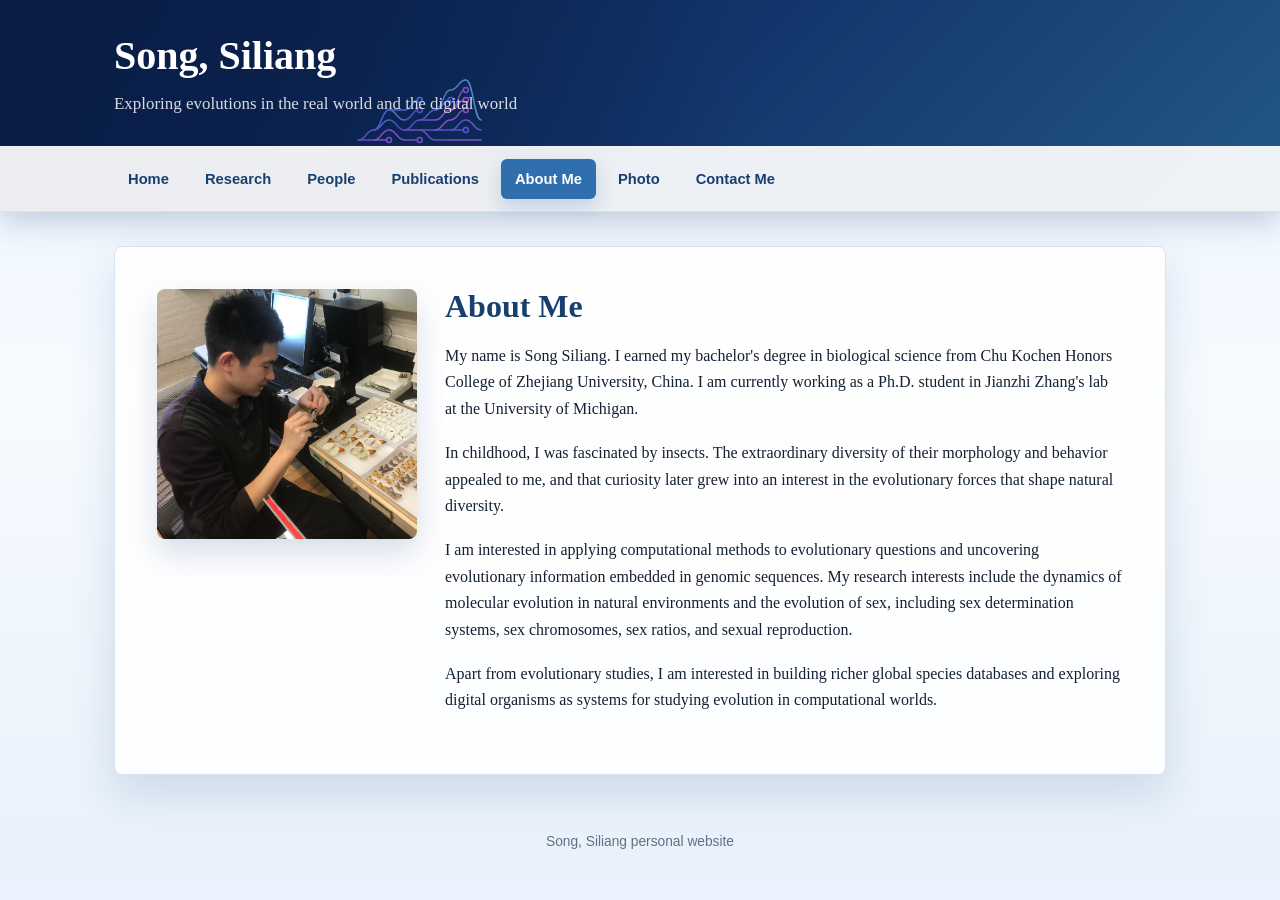
==== about.html @ 957fc473 "Add future research directions" ====
<!DOCTYPE html>
<html lang="en">
<head>
  <meta charset="UTF-8">
  <meta name="viewport" content="width=device-width, initial-scale=1.0">
  <title>About Me | Song, Siliang</title>
  <link rel="stylesheet" href="style.css">
  <script src="coalescence.js" defer></script>
</head>
<body>
  <header class="site-header">
    <div class="brand">
      <h1>Song, Siliang</h1>
      <p>Exploring evolutions in the real world and the digital world</p>
    </div>
    <div class="nav-wrap">
      <nav class="nav" aria-label="Main navigation">
        <a href="index.html">Home</a>
        <a href="research.html">Research</a>
        <a href="people.html">People</a>
        <a href="publications.html">Publications</a>
        <a class="active" href="about.html">About Me</a>
        <a href="photo.html">Photo</a>
        <a href="contact.html">Contact Me</a>
      </nav>
    </div>
  </header>

  <main class="page">
    <section class="panel content about-layout">
      <img class="profile-photo" src="photos/profile.jpg" alt="Profile photo">
      <div>
        <h2>About Me</h2>
        <p>My name is Song Siliang. I earned my bachelor's degree in biological science from Chu Kochen Honors College of Zhejiang University, China. I am currently working as a Ph.D. student in Jianzhi Zhang's lab at the University of Michigan.</p>
        <p>In childhood, I was fascinated by insects. The extraordinary diversity of their morphology and behavior appealed to me, and that curiosity later grew into an interest in the evolutionary forces that shape natural diversity.</p>
        <p>I am interested in applying computational methods to evolutionary questions and uncovering evolutionary information embedded in genomic sequences. My research interests include the dynamics of molecular evolution in natural environments and the evolution of sex, including sex determination systems, sex chromosomes, sex ratios, and sexual reproduction.</p>
        <p>Apart from evolutionary studies, I am interested in building richer global species databases and exploring digital organisms as systems for studying evolution in computational worlds.</p>
      </div>
    </section>
  </main>

  <footer class="footer">Song, Siliang personal website</footer>
</body>
</html>
---- style.css ----
:root {
  --ink: #142033;
  --muted: #607086;
  --paper: #f5f9ff;
  --surface: #ffffff;
  --surface-soft: #f0f6fc;
  --line: #d8e4f0;
  --forest: #2f6fae;
  --forest-dark: #173f70;
  --gold: #6fa8dc;
  --blue: #385d8a;
  --shadow: 0 18px 45px rgba(34, 79, 126, 0.16);
}

* {
  box-sizing: border-box;
}

body {
  margin: 0;
  color: var(--ink);
  background: linear-gradient(180deg, #eaf3ff 0%, #f7fbff 44%, #e8f1fb 100%);
  font-family: Georgia, "Times New Roman", serif;
  line-height: 1.65;
}

a {
  color: var(--forest);
}

a:hover {
  color: var(--gold);
}

.site-header {
  position: relative;
  overflow: hidden;
  background: linear-gradient(135deg, #091d46 0%, #12366c 54%, #245984 100%);
  color: #fff;
  box-shadow: 0 10px 28px rgba(18, 57, 96, 0.22);
}

.coalescence-canvas {
  position: absolute;
  inset: 0;
  z-index: 2;
  width: 100%;
  height: 100%;
  pointer-events: none;
}

.site-header::after {
  position: absolute;
  inset: 0;
  z-index: 1;
  content: "";
  pointer-events: none;
  background: linear-gradient(90deg, rgba(9, 29, 70, 0.92) 0%, rgba(9, 29, 70, 0.58) 28%, rgba(9, 29, 70, 0) 58%);
}

.brand {
  position: relative;
  z-index: 3;
  max-width: 1100px;
  margin: 0 auto;
  padding: 36px 24px 28px;
}

.brand h1 {
  margin: 0;
  font-size: clamp(2rem, 4vw, 2.5rem);
  line-height: 1;
  letter-spacing: 0;
}

.brand p {
  max-width: 700px;
  margin: 14px 0 0;
  color: rgba(255, 255, 255, 0.84);
  font-size: 1.06rem;
}

.nav-wrap {
  position: relative;
  z-index: 3;
  background: rgba(255, 255, 255, 0.92);
  border-top: 1px solid rgba(255, 255, 255, 0.26);
  border-bottom: 1px solid var(--line);
}

.nav {
  display: flex;
  flex-wrap: wrap;
  gap: 8px;
  max-width: 1100px;
  margin: 0 auto;
  padding: 12px 24px;
}

.nav a {
  display: inline-flex;
  align-items: center;
  min-height: 40px;
  padding: 8px 14px;
  border-radius: 6px;
  color: var(--forest-dark);
  font-family: Arial, Helvetica, sans-serif;
  font-size: 0.92rem;
  font-weight: 700;
  text-decoration: none;
}

.nav a:hover,
.nav a.active {
  background: var(--forest);
  color: #fff;
  box-shadow: 0 8px 18px rgba(47, 111, 174, 0.22);
}

.page {
  max-width: 1100px;
  margin: 34px auto 56px;
  padding: 0 24px;
}

.panel {
  background: rgba(255, 255, 255, 0.9);
  border: 1px solid var(--line);
  border-radius: 8px;
  box-shadow: var(--shadow);
}

.content {
  padding: clamp(24px, 4vw, 42px);
}

.eyebrow {
  margin: 0 0 8px;
  color: var(--gold);
  font-family: Arial, Helvetica, sans-serif;
  font-size: 0.78rem;
  font-weight: 800;
  letter-spacing: 0.14em;
  text-transform: uppercase;
}

h2 {
  margin: 0 0 18px;
  color: var(--forest-dark);
  font-size: clamp(1.9rem, 4vw, 2rem);
  line-height: 1.12;
}

h3 {
  margin: 0 0 8px;
  color: var(--forest-dark);
  font-size: 1.18rem;
  line-height: 1.35;
}

p {
  margin: 0 0 18px;
}

.hero-grid {
  display: grid;
  grid-template-columns: minmax(0, 1.05fr) minmax(280px, 0.95fr);
  gap: 28px;
  align-items: stretch;
}

.hero-copy {
  display: flex;
  min-height: 430px;
  flex-direction: column;
  justify-content: center;
}

.hero-copy .lead {
  color: var(--muted);
  font-size: 1.14rem;
}

.photo-stack {
  display: grid;
  grid-template-columns: 1fr 0.72fr;
  grid-template-rows: 1fr 1fr;
  gap: 12px;
  min-height: 430px;
}

.photo-stack img,
.gallery-card img,
.profile-photo,
.team-card img {
  display: block;
  width: 100%;
  height: 100%;
  object-fit: cover;
}

.photo-stack img {
  border-radius: 8px;
  box-shadow: 0 14px 28px rgba(34, 79, 126, 0.18);
}

.photo-stack img:first-child {
  grid-row: span 2;
}

.actions {
  display: flex;
  flex-wrap: wrap;
  gap: 12px;
  margin-top: 10px;
}

.button {
  display: inline-flex;
  align-items: center;
  min-height: 42px;
  padding: 9px 16px;
  border-radius: 6px;
  background: var(--forest);
  color: #fff;
  font-family: Arial, Helvetica, sans-serif;
  font-weight: 700;
  text-decoration: none;
  box-shadow: 0 10px 22px rgba(47, 111, 174, 0.24);
}

.button.secondary {
  background: #fff;
  color: var(--forest);
  border: 1px solid var(--line);
}

.section-grid,
.team-grid,
.gallery-grid {
  display: grid;
  gap: 18px;
}

.section-grid {
  grid-template-columns: repeat(3, minmax(0, 1fr));
  margin-top: 22px;
}

.feature,
.future-card,
.research-item,
.team-card,
.gallery-card,
.contact-card {
  background: var(--surface);
  border: 1px solid var(--line);
  border-radius: 8px;
  box-shadow: 0 10px 24px rgba(34, 79, 126, 0.1);
}

.feature {
  padding: 20px;
}

.feature p,
.future-card p,
.research-item p,
.team-card p,
.gallery-card p {
  color: var(--muted);
}

.research-intro {
  max-width: 760px;
  color: var(--muted);
  font-size: 1.06rem;
}

.future-research {
  margin: 26px 0 34px;
}

.future-research > h3,
.research-history-title {
  margin-bottom: 16px;
}

.future-grid {
  display: grid;
  gap: 18px;
}

.future-card {
  display: grid;
  grid-template-columns: minmax(230px, 0.85fr) minmax(0, 1.15fr);
  overflow: hidden;
}

.future-card img {
  display: block;
  width: 100%;
  height: 100%;
  min-height: 250px;
  aspect-ratio: 16 / 9;
  object-fit: cover;
  background: var(--surface-soft);
}

.future-card-body {
  padding: 22px;
}

.future-card h4 {
  margin: 0 0 10px;
  color: var(--forest-dark);
  font-size: 1.08rem;
  line-height: 1.34;
}

.future-card p {
  margin-bottom: 0;
}

.research-list {
  display: grid;
  gap: 18px;
}

.publication-header {
  display: flex;
  gap: 20px;
  align-items: flex-start;
  justify-content: space-between;
  margin-bottom: 22px;
}

.publication-header p {
  max-width: 700px;
  color: var(--muted);
}

.publication-list {
  display: grid;
  gap: 10px;
}

.publication-status {
  color: var(--muted);
}

.publication-item {
  display: grid;
  grid-template-columns: 68px minmax(0, 1fr);
  gap: 14px;
  padding: 14px 16px;
  background: var(--surface);
  border: 1px solid var(--line);
  border-left: 5px solid var(--gold);
  border-radius: 8px;
  box-shadow: 0 7px 18px rgba(34, 79, 126, 0.08);
  line-height: 1.38;
}

.publication-item h3 {
  margin-bottom: 5px;
  font-size: 1.02rem;
  line-height: 1.25;
}

.publication-year {
  color: var(--blue);
  font-family: Arial, Helvetica, sans-serif;
  font-size: 0.86rem;
  font-weight: 800;
}

.publication-authors,
.publication-venue,
.publication-links {
  margin-bottom: 4px;
  color: var(--muted);
  font-size: 0.92rem;
}

.publication-meta-row {
  display: flex;
  gap: 14px;
  align-items: baseline;
  justify-content: space-between;
  flex-wrap: wrap;
}

.publication-venue {
  margin-bottom: 0;
  color: var(--blue);
  font-family: Arial, Helvetica, sans-serif;
  font-weight: 700;
}

.publication-links {
  max-width: 100%;
  flex-shrink: 1;
  margin-bottom: 0;
  margin-left: auto;
  overflow-wrap: anywhere;
  text-align: right;
}

.research-item {
  padding: 22px;
  border-left: 5px solid var(--gold);
}

.meta {
  margin-bottom: 12px;
  color: var(--blue);
  font-family: Arial, Helvetica, sans-serif;
  font-size: 0.9rem;
  font-weight: 700;
}

.about-layout {
  display: grid;
  grid-template-columns: 260px minmax(0, 1fr);
  gap: 28px;
  align-items: start;
}

.profile-photo {
  height: auto;
  object-fit: contain;
  border-radius: 8px;
  box-shadow: 0 14px 30px rgba(34, 79, 126, 0.18);
}

.team-grid {
  grid-template-columns: repeat(2, minmax(0, 1fr));
}

.team-card {
  display: grid;
  grid-template-columns: minmax(110px, 34%) minmax(0, 1fr);
  align-items: stretch;
  overflow: hidden;
}

.team-card img {
  height: auto;
  aspect-ratio: 17 / 22;
}

.team-card .card-body,
.gallery-card .card-body {
  padding: 18px;
}

.team-card p {
  display: block;
  margin-bottom: 0;
  overflow: visible;
}

.role {
  margin: 2px 0 12px;
  color: var(--gold);
  font-family: Arial, Helvetica, sans-serif;
  font-size: 0.86rem;
  font-weight: 800;
}

.gallery-grid {
  grid-template-columns: repeat(2, minmax(0, 1fr));
}

.gallery-card {
  display: grid;
  grid-template-columns: 190px minmax(0, 1fr);
  overflow: hidden;
}

.gallery-card img {
  min-height: 170px;
}

.contact-grid {
  display: grid;
  grid-template-columns: repeat(2, minmax(0, 1fr));
  gap: 18px;
}

.contact-card {
  padding: 24px;
}

.footer {
  max-width: 1100px;
  margin: 0 auto 28px;
  padding: 0 24px;
  color: var(--muted);
  font-family: Arial, Helvetica, sans-serif;
  font-size: 0.86rem;
  text-align: center;
}

@media (max-width: 820px) {
  .hero-grid,
  .about-layout,
  .contact-grid,
  .future-card {
    grid-template-columns: 1fr;
  }

  .publication-header {
    display: grid;
  }

  .section-grid,
  .team-grid,
  .gallery-grid {
    grid-template-columns: 1fr;
  }

  .team-card {
    grid-template-columns: minmax(110px, 34%) minmax(0, 1fr);
  }

  .hero-copy,
  .photo-stack {
    min-height: auto;
  }

  .photo-stack {
    grid-template-columns: 1fr 1fr;
  }

  .photo-stack img:first-child {
    grid-column: span 2;
    grid-row: auto;
    aspect-ratio: 16 / 9;
  }

  .future-card img {
    min-height: auto;
  }
}

@media (max-width: 560px) {
  .coalescence-canvas {
    opacity: 0.62;
  }

  .brand {
    padding: 28px 18px 22px;
  }

  .nav,
  .page,
  .footer {
    padding-left: 16px;
    padding-right: 16px;
  }

  .nav {
    gap: 6px;
  }

  .nav a {
    flex: 1 1 44%;
    justify-content: center;
    padding: 8px 10px;
  }

  .content {
    padding: 22px 18px;
  }

  .gallery-card {
    grid-template-columns: 1fr;
  }

  .team-card {
    grid-template-columns: 1fr;
  }

  .team-card img {
    width: min(170px, 100%);
    margin: 18px 18px 0;
    border-radius: 8px;
  }

  .publication-item {
    grid-template-columns: 1fr;
  }

  .gallery-card img {
    aspect-ratio: 16 / 10;
  }
}
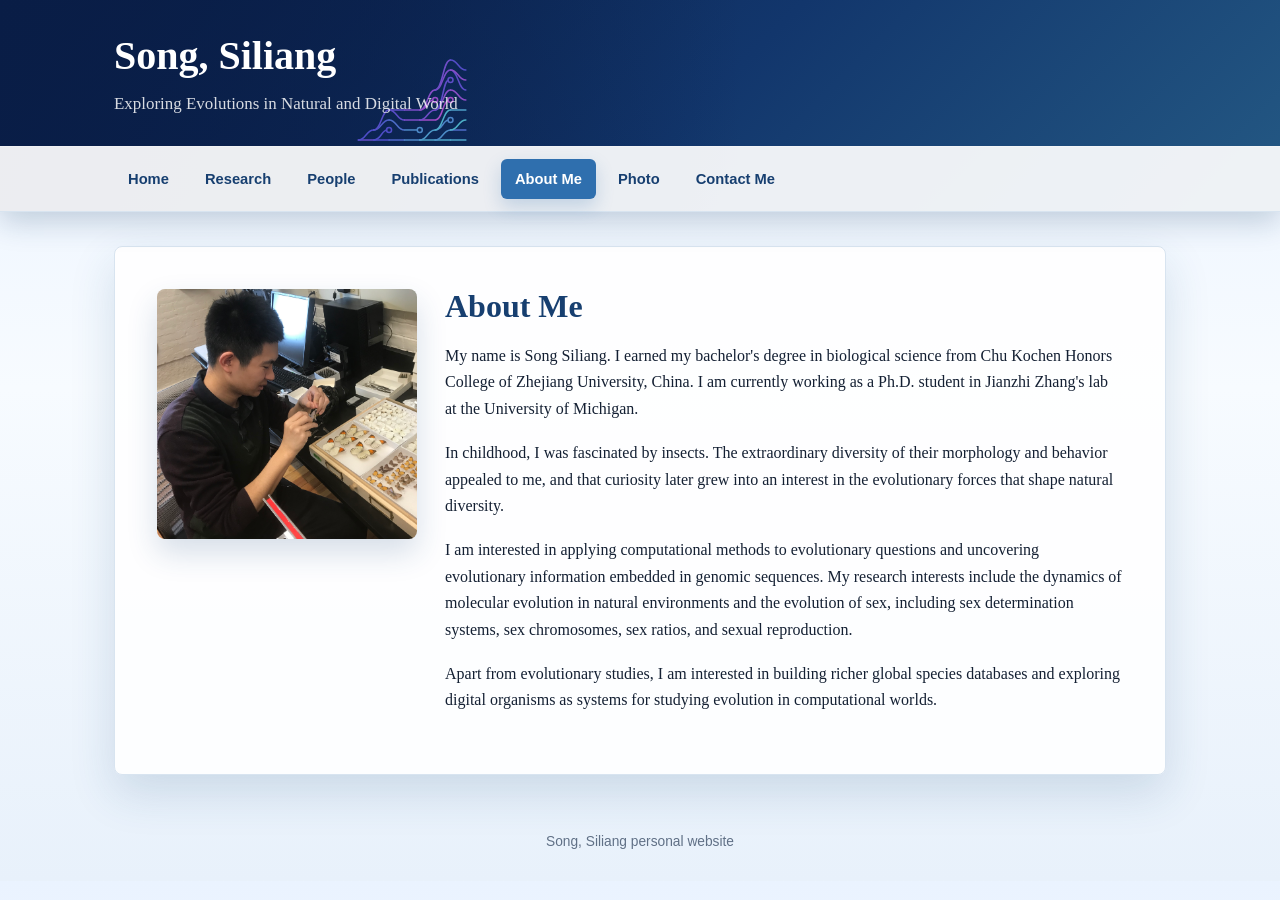
==== commit 350daed8: "Extract shared header and footer partials" ====
--- a/about.html
+++ b/about.html
@@ -5,26 +5,11 @@
   <meta name="viewport" content="width=device-width, initial-scale=1.0">
   <title>About Me | Song, Siliang</title>
   <link rel="stylesheet" href="style.css">
+  <script src="partials.js" defer></script>
   <script src="coalescence.js" defer></script>
 </head>
 <body>
-  <header class="site-header">
-    <div class="brand">
-      <h1>Song, Siliang</h1>
-      <p>Exploring evolutions in the real world and the digital world</p>
-    </div>
-    <div class="nav-wrap">
-      <nav class="nav" aria-label="Main navigation">
-        <a href="index.html">Home</a>
-        <a href="research.html">Research</a>
-        <a href="people.html">People</a>
-        <a href="publications.html">Publications</a>
-        <a class="active" href="about.html">About Me</a>
-        <a href="photo.html">Photo</a>
-        <a href="contact.html">Contact Me</a>
-      </nav>
-    </div>
-  </header>
+  <div data-include="header.html"></div>
 
   <main class="page">
     <section class="panel content about-layout">
@@ -39,6 +24,6 @@
     </section>
   </main>
 
-  <footer class="footer">Song, Siliang personal website</footer>
+  <div data-include="footer.html"></div>
 </body>
 </html>
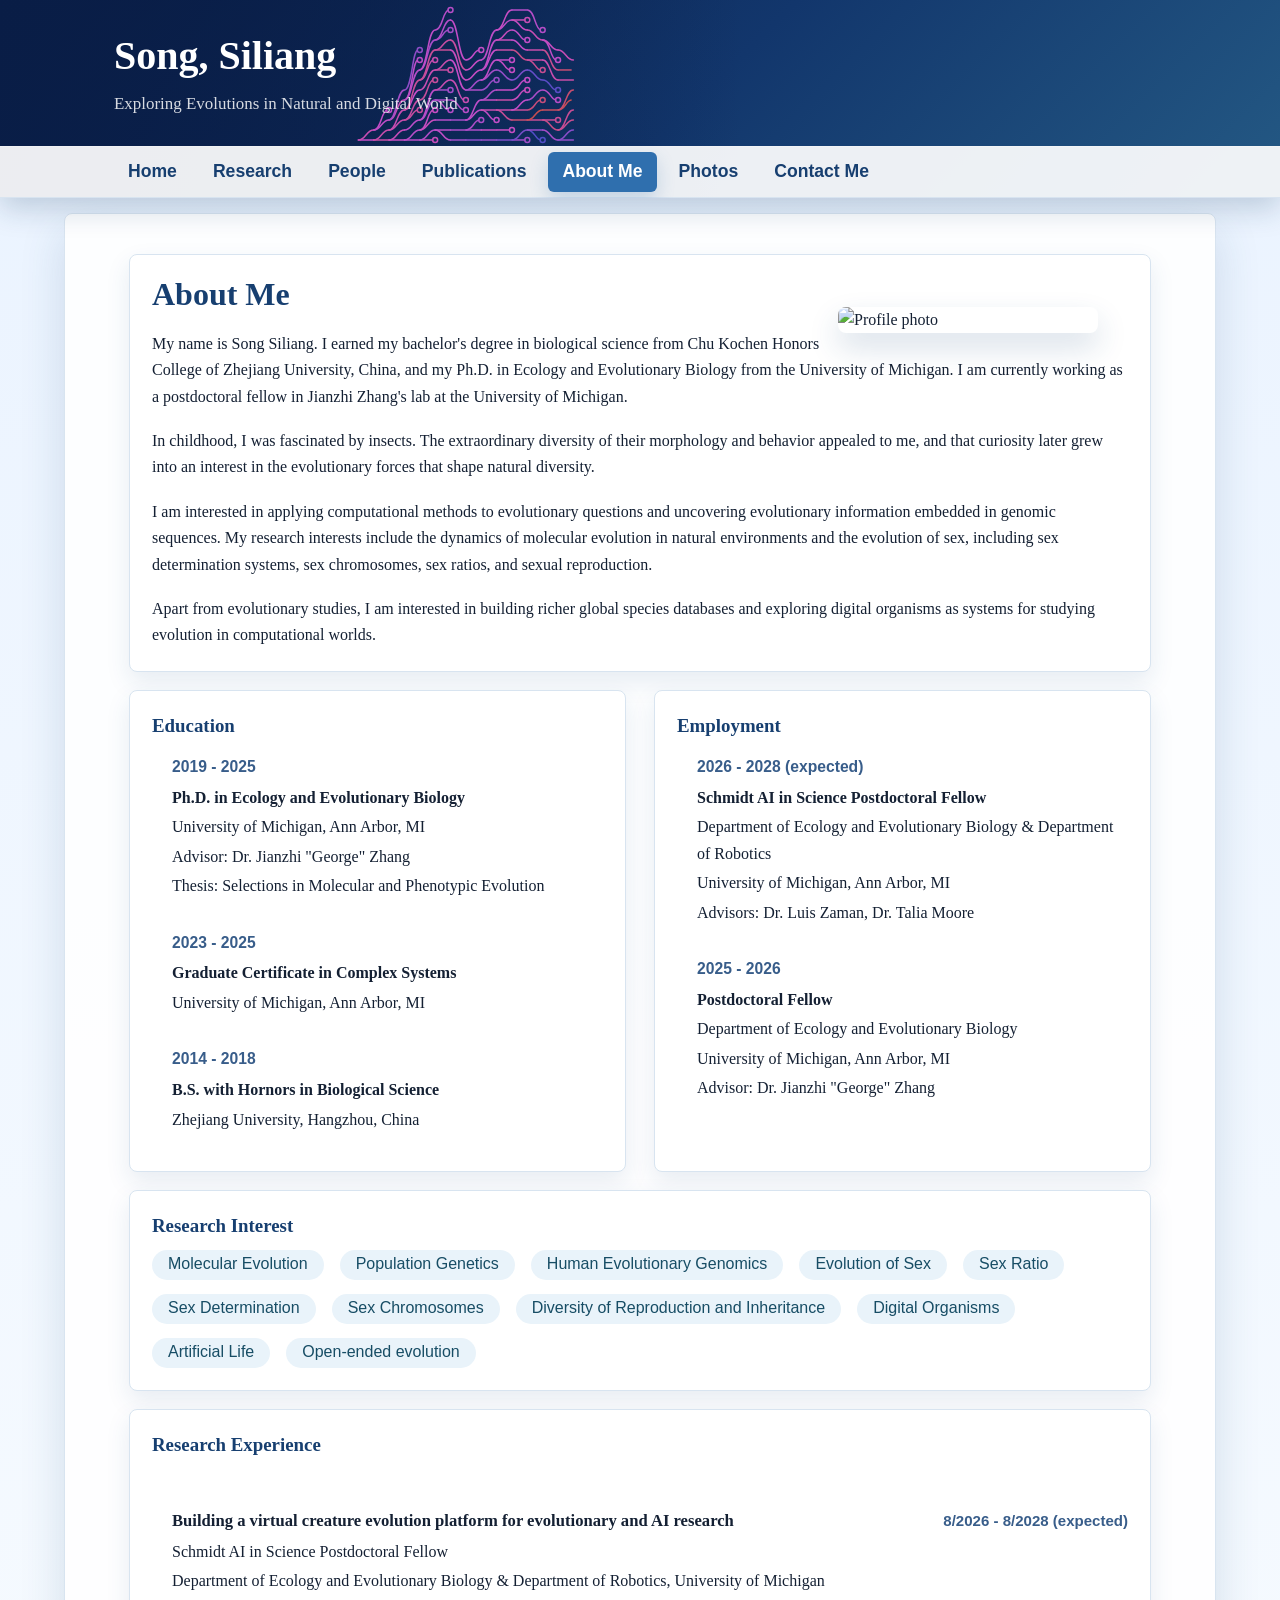
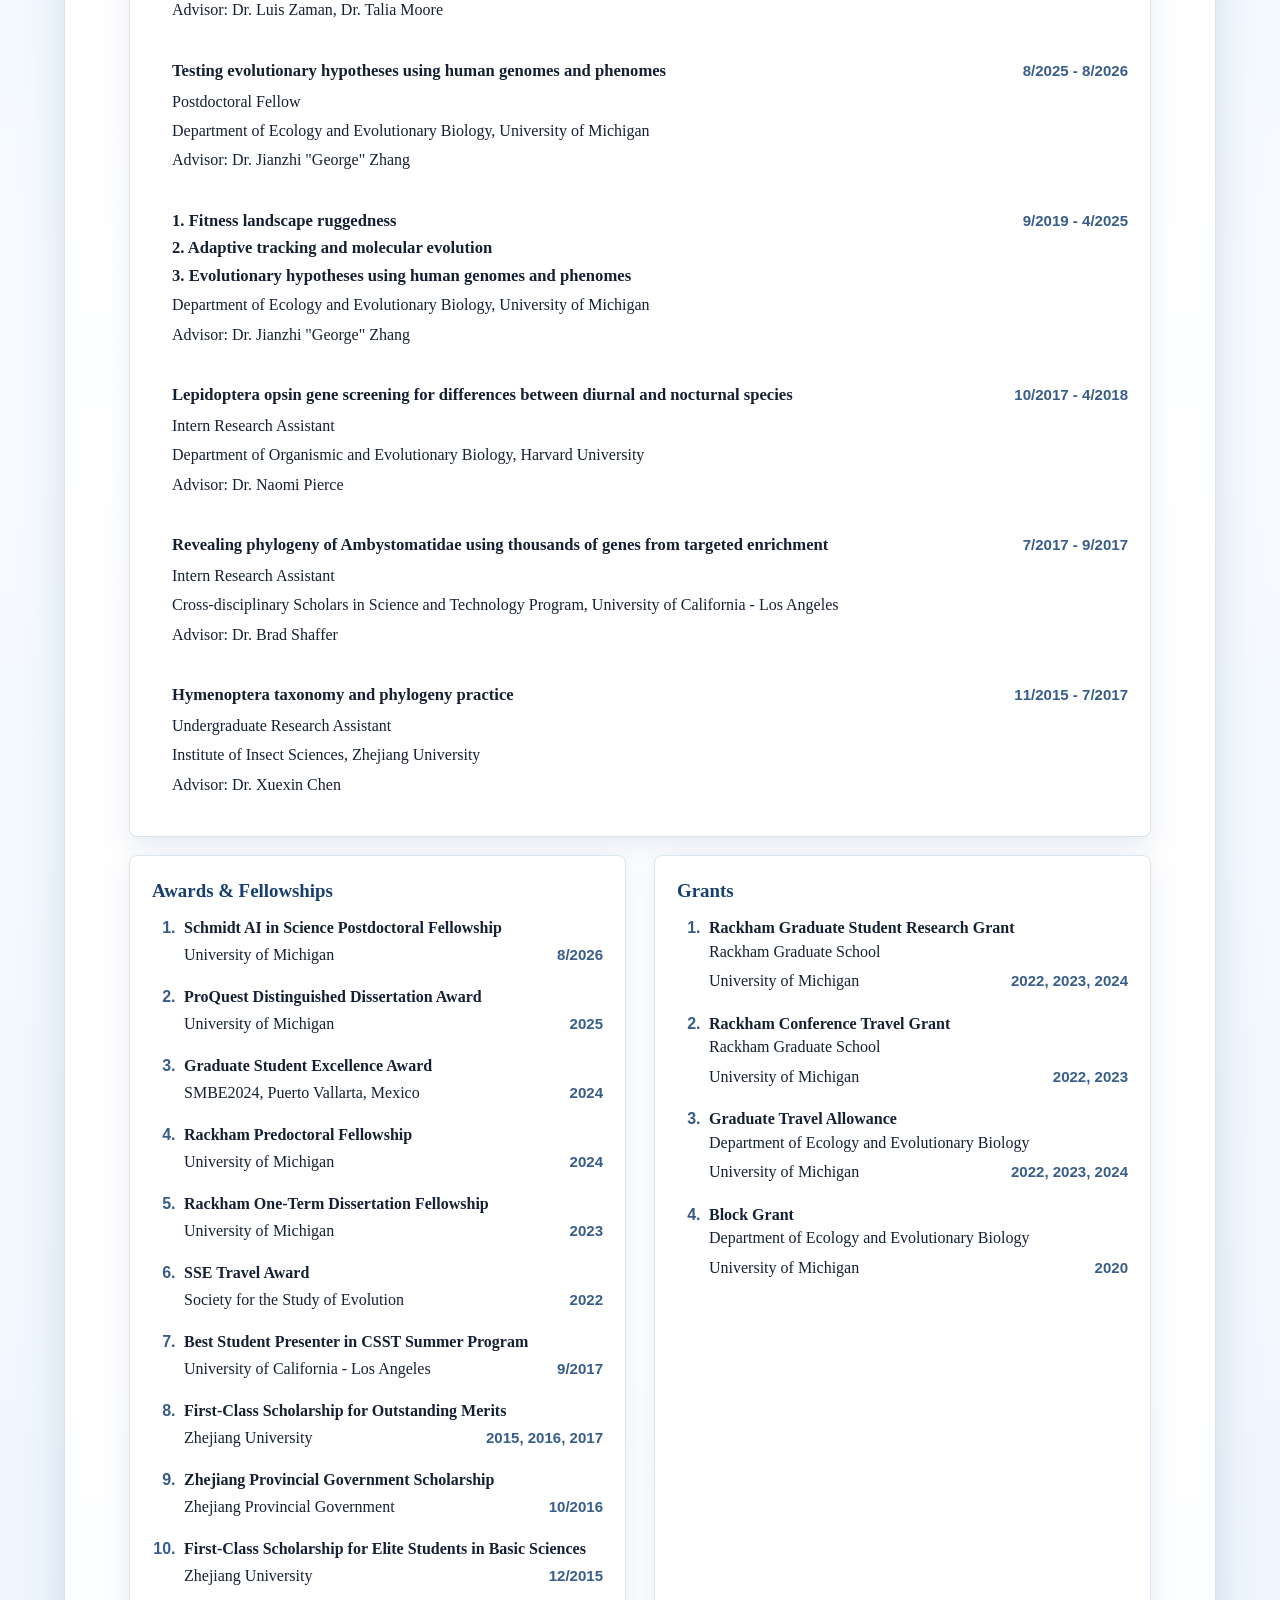
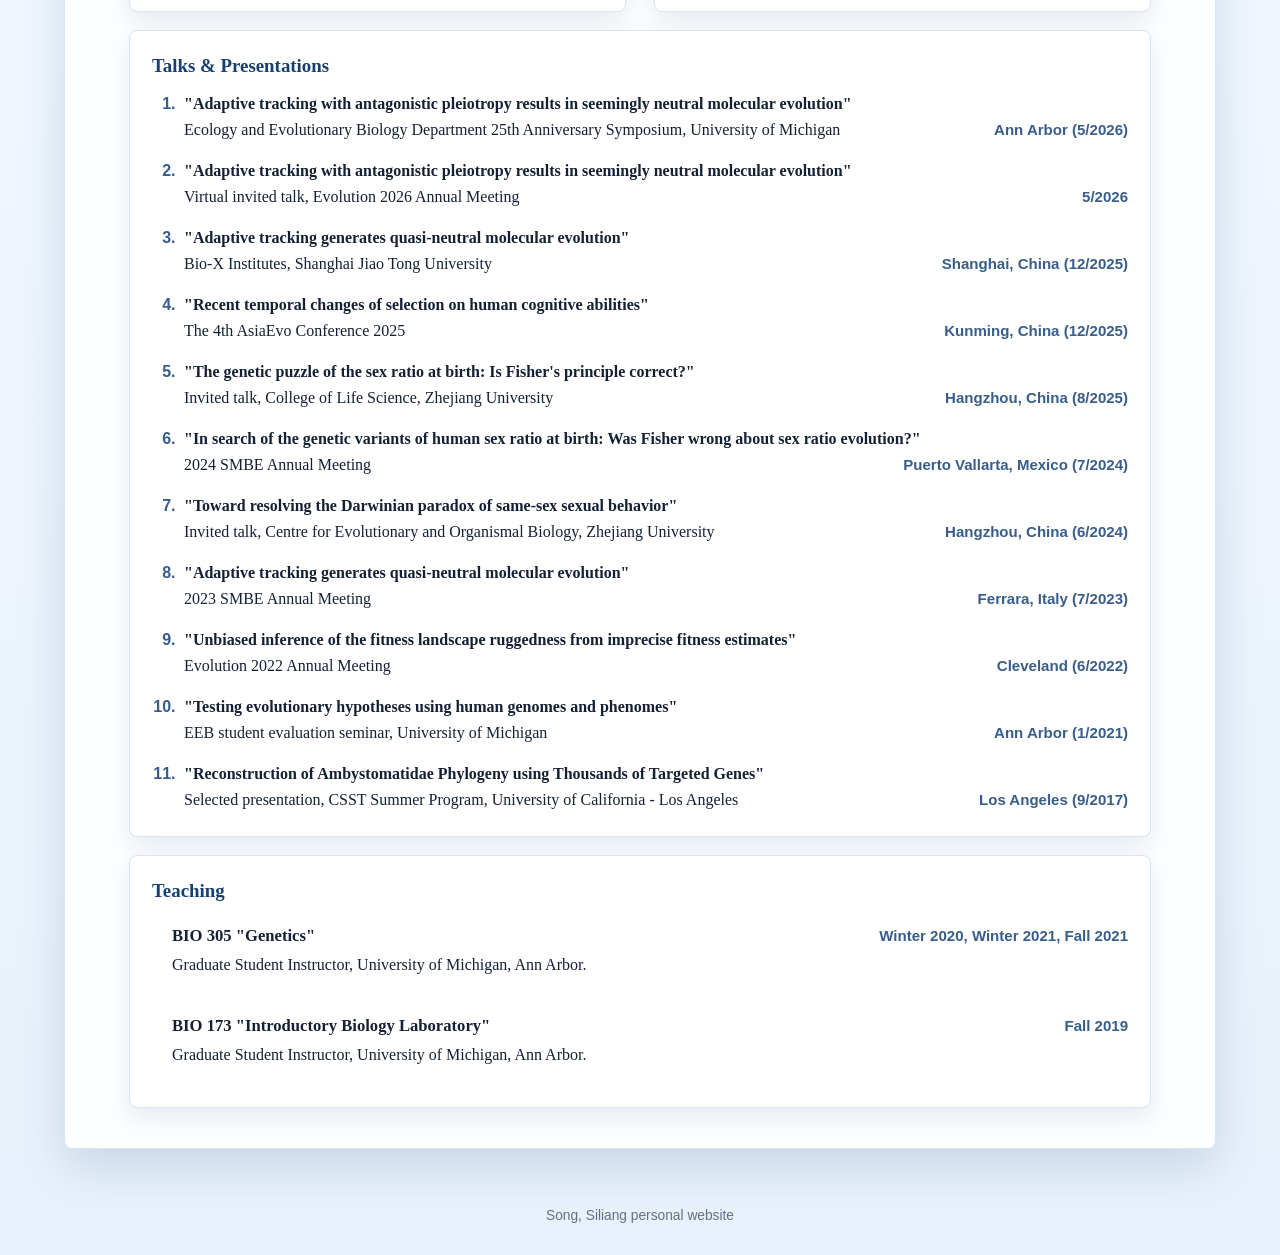
==== commit d3499ebe: "Improve layout of About Me" ====
--- a/about.html
+++ b/about.html
@@ -13,14 +13,261 @@
 
   <main class="page">
     <section class="panel content about-layout">
-      <img class="profile-photo" src="photos/profile.jpg" alt="Profile photo">
-      <div>
+      <div class="about-intro">
+        <img class="profile-photo" src="photos/profile.jpg" alt="Profile photo">
         <h2>About Me</h2>
-        <p>My name is Song Siliang. I earned my bachelor's degree in biological science from Chu Kochen Honors College of Zhejiang University, China. I am currently working as a Ph.D. student in Jianzhi Zhang's lab at the University of Michigan.</p>
+        <p>My name is Song Siliang. I earned my bachelor's degree in biological science from Chu Kochen Honors College of Zhejiang University, China, and my Ph.D. in Ecology and Evolutionary Biology from the University of Michigan. I am currently working as a postdoctoral fellow in Jianzhi Zhang's lab at the University of Michigan.</p>
         <p>In childhood, I was fascinated by insects. The extraordinary diversity of their morphology and behavior appealed to me, and that curiosity later grew into an interest in the evolutionary forces that shape natural diversity.</p>
         <p>I am interested in applying computational methods to evolutionary questions and uncovering evolutionary information embedded in genomic sequences. My research interests include the dynamics of molecular evolution in natural environments and the evolution of sex, including sex determination systems, sex chromosomes, sex ratios, and sexual reproduction.</p>
         <p>Apart from evolutionary studies, I am interested in building richer global species databases and exploring digital organisms as systems for studying evolution in computational worlds.</p>
       </div>
+
+      <div class="cv-sections">
+        <div class="cv-section-grid">
+          <section class="cv-section">
+            <h3>Education</h3>
+            <ul class="cv-list">
+              <li class="education-item">
+                <span class="cv-date">2019 - 2025</span>
+                <strong>Ph.D. in Ecology and Evolutionary Biology</strong>
+                <span>University of Michigan, Ann Arbor, MI</span>
+                <span>Advisor: Dr. Jianzhi "George" Zhang</span>
+                <span>Thesis: Selections in Molecular and Phenotypic Evolution</span>
+              </li>
+              <li class="education-item">
+                <span class="cv-date">2023 - 2025</span>
+                <strong>Graduate Certificate in Complex Systems</strong>
+                <span>University of Michigan, Ann Arbor, MI</span>
+              </li>
+              <li class="education-item">
+                <span class="cv-date">2014 - 2018</span>
+                <strong>B.S. with Hornors in Biological Science</strong>
+                <span>Zhejiang University, Hangzhou, China</span>
+              </li>
+            </ul>
+          </section>
+
+          <section class="cv-section">
+            <h3>Employment</h3>
+            <ul class="cv-list">
+              <li class="employment-item">
+                <span class="cv-date">2026 - 2028 (expected)</span>
+                <strong>Schmidt AI in Science Postdoctoral Fellow</strong>
+                <span>Department of Ecology and Evolutionary Biology & Department of Robotics</span>
+                <span>University of Michigan, Ann Arbor, MI</span>
+                <span>Advisors: Dr. Luis Zaman, Dr. Talia Moore</span>
+              </li>
+              <li class="employment-item">
+                <span class="cv-date">2025 - 2026</span>
+                <strong>Postdoctoral Fellow</strong>
+                <span>Department of Ecology and Evolutionary Biology</span>
+                <span>University of Michigan, Ann Arbor, MI</span>
+                <span>Advisor: Dr. Jianzhi "George" Zhang</span>
+              </li>
+            </ul>
+          </section>
+        </div>
+
+        <section class="cv-section">
+          <h3>Research Interest</h3>
+          <ul class="keyword-list">
+            <li>Molecular Evolution</li>
+            <li>Population Genetics</li>
+            <li>Human Evolutionary Genomics</li>
+            <li>Evolution of Sex</li>
+            <li>Sex Ratio</li>
+            <li>Sex Determination</li>
+            <li>Sex Chromosomes</li>
+            <li>Diversity of Reproduction and Inheritance</li>
+            <li>Digital Organisms</li>
+            <li>Artificial Life</li>
+            <li>Open-ended evolution</li>
+          </ul>
+        </section>
+
+        <section class="cv-section">
+          <h3>Research Experience</h3>
+          <ul class="cv-list">
+            <li class="experience-item">
+              <li class="experience-item">
+                <span class="split-row"><strong>Building a virtual creature evolution platform for evolutionary and AI research</strong><span class="cv-date">8/2026 - 8/2028 (expected)</span></span>
+                <span>Schmidt AI in Science Postdoctoral Fellow</span>
+                <span>Department of Ecology and Evolutionary Biology & Department of Robotics, University of Michigan</span>
+                <span>Advisor: Dr. Luis Zaman, Dr. Talia Moore</span>
+              </li>
+            <li class="experience-item">
+              <span class="split-row"><strong>Testing evolutionary hypotheses using human genomes and phenomes</strong><span class="cv-date">8/2025 - 8/2026</span></span>
+              <span>Postdoctoral Fellow</span>
+              <span>Department of Ecology and Evolutionary Biology, University of Michigan</span>
+              <span>Advisor: Dr. Jianzhi "George" Zhang</span>
+            </li>
+            <li class="experience-item">
+              <span class="split-row">
+                <strong>1. Fitness landscape ruggedness<br>2. Adaptive tracking and molecular evolution<br>3. Evolutionary hypotheses using human genomes and phenomes</strong>
+                <span class="cv-date">9/2019 - 4/2025</span>
+              </span>
+              <span>Department of Ecology and Evolutionary Biology, University of Michigan</span>
+              <span>Advisor: Dr. Jianzhi "George" Zhang</span>
+            </li>
+            <li class="experience-item">
+              <span class="split-row"><strong>Lepidoptera opsin gene screening for differences between diurnal and nocturnal species</strong><span class="cv-date">10/2017 - 4/2018</span></span>
+              <span>Intern Research Assistant</span>
+              <span>Department of Organismic and Evolutionary Biology, Harvard University</span>
+              <span>Advisor: Dr. Naomi Pierce</span>
+            </li>
+            <li class="experience-item">
+              <span class="split-row"><strong>Revealing phylogeny of Ambystomatidae using thousands of genes from targeted enrichment</strong><span class="cv-date">7/2017 - 9/2017</span></span>
+              <span>Intern Research Assistant</span>
+              <span>Cross-disciplinary Scholars in Science and Technology Program, University of California - Los Angeles</span>
+              <span>Advisor: Dr. Brad Shaffer</span>
+            </li>
+            <li class="experience-item">
+              <span class="split-row"><strong>Hymenoptera taxonomy and phylogeny practice</strong><span class="cv-date">11/2015 - 7/2017</span></span>
+              <span>Undergraduate Research Assistant</span>
+              <span>Institute of Insect Sciences, Zhejiang University</span>
+              <span>Advisor: Dr. Xuexin Chen</span>
+            </li>
+          </ul>
+        </section>
+
+        <div class="cv-section-grid">
+          <section class="cv-section">
+            <h3>Awards &amp; Fellowships</h3>
+            <ol class="numbered-list award-list">
+              <li>
+                <strong>Schmidt AI in Science Postdoctoral Fellowship</strong>
+                <span class="split-row"><span>University of Michigan</span><span>8/2026</span></span>
+              </li>
+              <li>
+                <strong>ProQuest Distinguished Dissertation Award</strong>
+                <span class="split-row"><span>University of Michigan</span><span>2025</span></span>
+              </li>
+              <li>
+                <strong>Graduate Student Excellence Award</strong>
+                <span class="split-row"><span>SMBE2024, Puerto Vallarta, Mexico</span><span>2024</span></span>
+              </li>
+              <li>
+                <strong>Rackham Predoctoral Fellowship</strong>
+                <span class="split-row"><span>University of Michigan</span><span>2024</span></span>
+              </li>
+              <li>
+                <strong>Rackham One-Term Dissertation Fellowship</strong>
+                <span class="split-row"><span>University of Michigan</span><span>2023</span></span>
+              </li>
+              <li>
+                <strong>SSE Travel Award</strong>
+                <span class="split-row"><span>Society for the Study of Evolution</span><span>2022</span></span>
+              </li>
+              <li>
+                <strong>Best Student Presenter in CSST Summer Program</strong>
+                <span class="split-row"><span>University of California - Los Angeles</span><span>9/2017</span></span>
+              </li>
+              <li>
+                <strong>First-Class Scholarship for Outstanding Merits</strong>
+                <span class="split-row"><span>Zhejiang University</span><span>2015, 2016, 2017</span></span>
+              </li>
+              <li>
+                <strong>Zhejiang Provincial Government Scholarship</strong>
+                <span class="split-row"><span>Zhejiang Provincial Government</span><span>10/2016</span></span>
+              </li>
+              <li>
+                <strong>First-Class Scholarship for Elite Students in Basic Sciences</strong>
+                <span class="split-row"><span>Zhejiang University</span><span>12/2015</span></span>
+              </li>
+            </ol>
+          </section>
+
+          <section class="cv-section">
+            <h3>Grants</h3>
+            <ol class="numbered-list award-list">
+              <li>
+                <strong>Rackham Graduate Student Research Grant</strong>
+                <span>Rackham Graduate School</span>
+                <span class="split-row"><span>University of Michigan</span><span>2022, 2023, 2024</span></span>
+              </li>
+              <li>
+                <strong>Rackham Conference Travel Grant</strong>
+                <span>Rackham Graduate School</span>
+                <span class="split-row"><span>University of Michigan</span><span>2022, 2023</span></span>
+              </li>
+              <li>
+                <strong>Graduate Travel Allowance</strong>
+                <span>Department of Ecology and Evolutionary Biology</span>
+                <span class="split-row"><span>University of Michigan</span><span>2022, 2023, 2024</span></span>
+              </li>
+              <li>
+                <strong>Block Grant</strong>
+                <span>Department of Ecology and Evolutionary Biology</span>
+                <span class="split-row"><span>University of Michigan</span><span>2020</span></span>
+              </li>
+            </ol>
+          </section>
+        </div>
+
+        <section class="cv-section">
+          <h3>Talks &amp; Presentations</h3>
+          <ol class="numbered-list talk-list">
+            <li>
+              <strong>"Adaptive tracking with antagonistic pleiotropy results in seemingly neutral molecular evolution"</strong>
+              <span class="split-row"><span>Ecology and Evolutionary Biology Department 25th Anniversary Symposium, University of Michigan</span><span>Ann Arbor (5/2026)</span></span>
+            </li>
+            <li>
+              <strong>"Adaptive tracking with antagonistic pleiotropy results in seemingly neutral molecular evolution"</strong>
+              <span class="split-row"><span>Virtual invited talk, Evolution 2026 Annual Meeting</span><span>5/2026</span></span>
+            </li>
+            <li>
+              <strong>"Adaptive tracking generates quasi-neutral molecular evolution"</strong>
+              <span class="split-row"><span>Bio-X Institutes, Shanghai Jiao Tong University</span><span>Shanghai, China (12/2025)</span></span>
+            </li>
+            <li>
+              <strong>"Recent temporal changes of selection on human cognitive abilities"</strong>
+              <span class="split-row"><span>The 4th AsiaEvo Conference 2025</span><span>Kunming, China (12/2025)</span></span>
+            </li>
+            <li>
+              <strong>"The genetic puzzle of the sex ratio at birth: Is Fisher's principle correct?"</strong>
+              <span class="split-row"><span>Invited talk, College of Life Science, Zhejiang University</span><span>Hangzhou, China (8/2025)</span></span>
+            </li>
+            <li>
+              <strong>"In search of the genetic variants of human sex ratio at birth: Was Fisher wrong about sex ratio evolution?"</strong>
+              <span class="split-row"><span>2024 SMBE Annual Meeting</span><span>Puerto Vallarta, Mexico (7/2024)</span></span>
+            </li>
+            <li>
+              <strong>"Toward resolving the Darwinian paradox of same-sex sexual behavior"</strong>
+              <span class="split-row"><span>Invited talk, Centre for Evolutionary and Organismal Biology, Zhejiang University</span><span>Hangzhou, China (6/2024)</span></span>
+            </li>
+            <li>
+              <strong>"Adaptive tracking generates quasi-neutral molecular evolution"</strong>
+              <span class="split-row"><span>2023 SMBE Annual Meeting</span><span>Ferrara, Italy (7/2023)</span></span>
+            </li>
+            <li>
+              <strong>"Unbiased inference of the fitness landscape ruggedness from imprecise fitness estimates"</strong>
+              <span class="split-row"><span>Evolution 2022 Annual Meeting</span><span>Cleveland (6/2022)</span></span>
+            </li>
+            <li>
+              <strong>"Testing evolutionary hypotheses using human genomes and phenomes"</strong>
+              <span class="split-row"><span>EEB student evaluation seminar, University of Michigan</span><span>Ann Arbor (1/2021)</span></span>
+            </li>
+            <li>
+              <strong>"Reconstruction of Ambystomatidae Phylogeny using Thousands of Targeted Genes"</strong>
+              <span class="split-row"><span>Selected presentation, CSST Summer Program, University of California - Los Angeles</span><span>Los Angeles (9/2017)</span></span>
+            </li>
+          </ol>
+        </section>
+
+        <section class="cv-section">
+          <h3>Teaching</h3>
+          <ul class="cv-list">
+            <li class="teaching-item">
+              <span class="split-row"><strong>BIO 305 "Genetics"</strong><span>Winter 2020, Winter 2021, Fall 2021</span></span>
+              <span>Graduate Student Instructor, University of Michigan, Ann Arbor.</span>
+            </li>
+            <li class="teaching-item">
+              <span class="split-row"><strong>BIO 173 "Introductory Biology Laboratory"</strong><span>Fall 2019</span></span>
+              <span>Graduate Student Instructor, University of Michigan, Ann Arbor.</span>
+            </li>
+          </ul>
+        </section>
+      </div>
     </section>
   </main>
 
--- a/style.css
+++ b/style.css
@@ -68,7 +68,7 @@
 
 .brand h1 {
   margin: 0;
-  font-size: clamp(2rem, 4vw, 2.5rem);
+  font-size: 2.5rem;
   line-height: 1;
   letter-spacing: 0;
 }
@@ -94,18 +94,18 @@
   gap: 8px;
   max-width: 1100px;
   margin: 0 auto;
-  padding: 12px 24px;
+  padding: 5px 24px;
 }
 
 .nav a {
   display: inline-flex;
   align-items: center;
   min-height: 40px;
-  padding: 8px 14px;
+  padding: 4px 14px;
   border-radius: 6px;
   color: var(--forest-dark);
   font-family: Arial, Helvetica, sans-serif;
-  font-size: 0.92rem;
+  font-size: 1.1rem;
   font-weight: 700;
   text-decoration: none;
 }
@@ -118,8 +118,8 @@
 }
 
 .page {
-  max-width: 1100px;
-  margin: 34px auto 56px;
+  max-width: 1200px;
+  margin: 15px auto 56px;
   padding: 0 24px;
 }
 
@@ -131,7 +131,7 @@
 }
 
 .content {
-  padding: clamp(24px, 4vw, 42px);
+  padding: clamp(40px, 2vw, 60px) clamp(40px, 5vw, 70px);
 }
 
 .eyebrow {
@@ -164,7 +164,7 @@
 
 .hero-grid {
   display: grid;
-  grid-template-columns: minmax(0, 1.05fr) minmax(280px, 0.95fr);
+  grid-template-columns: minmax(0, 1.0fr) minmax(280px, 2.0fr);
   gap: 28px;
   align-items: stretch;
 }
@@ -176,20 +176,45 @@
   justify-content: center;
 }
 
+.hero-topics {
+  display: grid;
+  gap: 18px;
+  justify-items: end;
+  margin: 0;
+  padding: 0;
+  color: var(--forest-dark);
+  font-size: clamp(1rem, 4vw, 1.8rem);
+  line-height: 1.45;
+  list-style: none;
+  text-align: right;
+}
+
+.hero-topics li::before {
+  content: "• ";
+}
+
 .hero-copy .lead {
   color: var(--muted);
   font-size: 1.14rem;
 }
 
-.photo-stack {
-  display: grid;
-  grid-template-columns: 1fr 0.72fr;
-  grid-template-rows: 1fr 1fr;
-  gap: 12px;
+.home-carousel {
   min-height: 430px;
-}
-
-.photo-stack img,
+  overflow: hidden;
+  background: var(--surface-soft);
+  border-radius: 8px;
+  box-shadow: 0 14px 28px rgba(34, 79, 126, 0.18);
+}
+
+.home-carousel-track {
+  display: flex;
+  height: 100%;
+  min-height: 430px;
+  transition: transform 720ms ease;
+  will-change: transform;
+}
+
+.home-carousel-track img,
 .gallery-card img,
 .profile-photo,
 .team-card img {
@@ -199,13 +224,9 @@
   object-fit: cover;
 }
 
-.photo-stack img {
-  border-radius: 8px;
-  box-shadow: 0 14px 28px rgba(34, 79, 126, 0.18);
-}
-
-.photo-stack img:first-child {
-  grid-row: span 2;
+.home-carousel-track img {
+  flex: 0 0 100%;
+  min-width: 100%;
 }
 
 .actions {
@@ -252,7 +273,9 @@
 .research-item,
 .team-card,
 .gallery-card,
-.contact-card {
+.contact-card,
+.about-intro,
+.cv-section {
   background: var(--surface);
   border: 1px solid var(--line);
   border-radius: 8px;
@@ -421,19 +444,171 @@
 }
 
 .about-layout {
-  display: grid;
-  grid-template-columns: 260px minmax(0, 1fr);
-  gap: 28px;
   align-items: start;
 }
 
 .profile-photo {
+  width: min(260px, 42%);
   height: auto;
   object-fit: contain;
   border-radius: 8px;
   box-shadow: 0 14px 30px rgba(34, 79, 126, 0.18);
 }
 
+.about-intro::after {
+  display: block;
+  clear: both;
+  content: "";
+}
+
+.about-intro .profile-photo {
+  float: right;
+  margin: 30px 30px 10px 10px;
+}
+
+.about-intro {
+  padding: 22px;
+}
+
+.about-intro p:last-child {
+  margin-bottom: 0;
+}
+
+.cv-sections {
+  display: grid;
+  gap: 18px;
+  margin-top: 18px;
+}
+
+.cv-section-grid {
+  display: grid;
+  grid-template-columns: repeat(2, minmax(0, 1fr));
+  gap: 28px;
+}
+
+.cv-section {
+  padding: 22px;
+}
+
+.cv-section h3 {
+  margin-bottom: 12px;
+}
+
+.cv-section p,
+.cv-list li {
+  color: var(--ink);
+}
+
+.cv-list {
+  display: grid;
+  gap: 30px;
+  margin-left: 20px;
+  padding: 0;
+  list-style: none;
+}
+
+.cv-list strong {
+  color: var(--ink);
+}
+
+.cv-list.compact {
+  gap: 9px;
+}
+
+.cv-date {
+  display: block;
+  margin-bottom: 2px;
+  color: var(--blue);
+  font-family: Arial, Helvetica, sans-serif;
+  font-size: 0.98rem;
+  font-weight: 800;
+}
+
+.keyword-list {
+  display: flex;
+  flex-wrap: wrap;
+  gap: 14px 16px;
+  margin: 0;
+  padding: 0;
+  list-style: none;
+}
+
+.keyword-list li {
+  padding: 4px 16px 6px;
+  border-radius: 999px;
+  background: #e9f3fa;
+  color: #174d65;
+  font-family: Arial, Helvetica, sans-serif;
+  font-size: 1rem;
+  line-height: 1.25;
+}
+
+.experience-item,
+.teaching-item,
+.education-item,
+.employment-item {
+  display: grid;
+  gap: 3px;
+}
+
+.experience-item strong,
+.teaching-item strong {
+  font-size: 1.04rem;
+}
+
+.teaching-item strong span {
+  color: var(--blue);
+  font-family: Arial, Helvetica, sans-serif;
+  font-size: 0.94rem;
+  font-weight: 800;
+}
+
+.numbered-list {
+  display: grid;
+  gap: 14px;
+  margin: 0;
+  padding-left: 28px;
+  color: var(--ink);
+}
+
+.numbered-list li {
+  padding-left: 4px;
+}
+
+.numbered-list li::marker {
+  color: var(--blue);
+  font-family: Arial, Helvetica, sans-serif;
+  font-weight: 800;
+}
+
+.award-list {
+  gap: 16px;
+}
+
+.award-list strong,
+.talk-list strong {
+  display: block;
+  color: var(--ink);
+  line-height: 1.35;
+}
+
+.split-row {
+  display: grid;
+  grid-template-columns: minmax(0, 1fr) max-content;
+  gap: 18px;
+  align-items: baseline;
+  margin-top: 3px;
+  color: var(--ink);
+}
+
+.split-row span:last-child {
+  color: var(--blue);
+  font-family: Arial, Helvetica, sans-serif;
+  font-size: 0.94rem;
+  font-weight: 800;
+  text-align: right;
+}
+
 .team-grid {
   grid-template-columns: repeat(2, minmax(0, 1fr));
 }
@@ -475,7 +650,7 @@
 
 .gallery-card {
   display: grid;
-  grid-template-columns: 190px minmax(0, 1fr);
+  grid-template-columns: 220px minmax(0, 1fr);
   overflow: hidden;
 }
 
@@ -505,7 +680,6 @@
 
 @media (max-width: 820px) {
   .hero-grid,
-  .about-layout,
   .contact-grid,
   .future-card {
     grid-template-columns: 1fr;
@@ -517,7 +691,8 @@
 
   .section-grid,
   .team-grid,
-  .gallery-grid {
+  .gallery-grid,
+  .cv-section-grid {
     grid-template-columns: 1fr;
   }
 
@@ -526,17 +701,12 @@
   }
 
   .hero-copy,
-  .photo-stack {
+  .home-carousel,
+  .home-carousel-track {
     min-height: auto;
   }
 
-  .photo-stack {
-    grid-template-columns: 1fr 1fr;
-  }
-
-  .photo-stack img:first-child {
-    grid-column: span 2;
-    grid-row: auto;
+  .home-carousel {
     aspect-ratio: 16 / 9;
   }
 
@@ -546,13 +716,7 @@
 }
 
 @media (max-width: 560px) {
-  .coalescence-canvas {
-    opacity: 0.62;
-  }
-
-  .brand {
-    padding: 28px 18px 22px;
-  }
+
 
   .nav,
   .page,
@@ -575,6 +739,21 @@
     padding: 22px 18px;
   }
 
+  .about-intro .profile-photo {
+    float: none;
+    width: min(230px, 100%);
+    margin: 0 0 18px;
+  }
+
+  .split-row {
+    grid-template-columns: 1fr;
+    gap: 1px;
+  }
+
+  .split-row span:last-child {
+    text-align: left;
+  }
+
   .gallery-card {
     grid-template-columns: 1fr;
   }
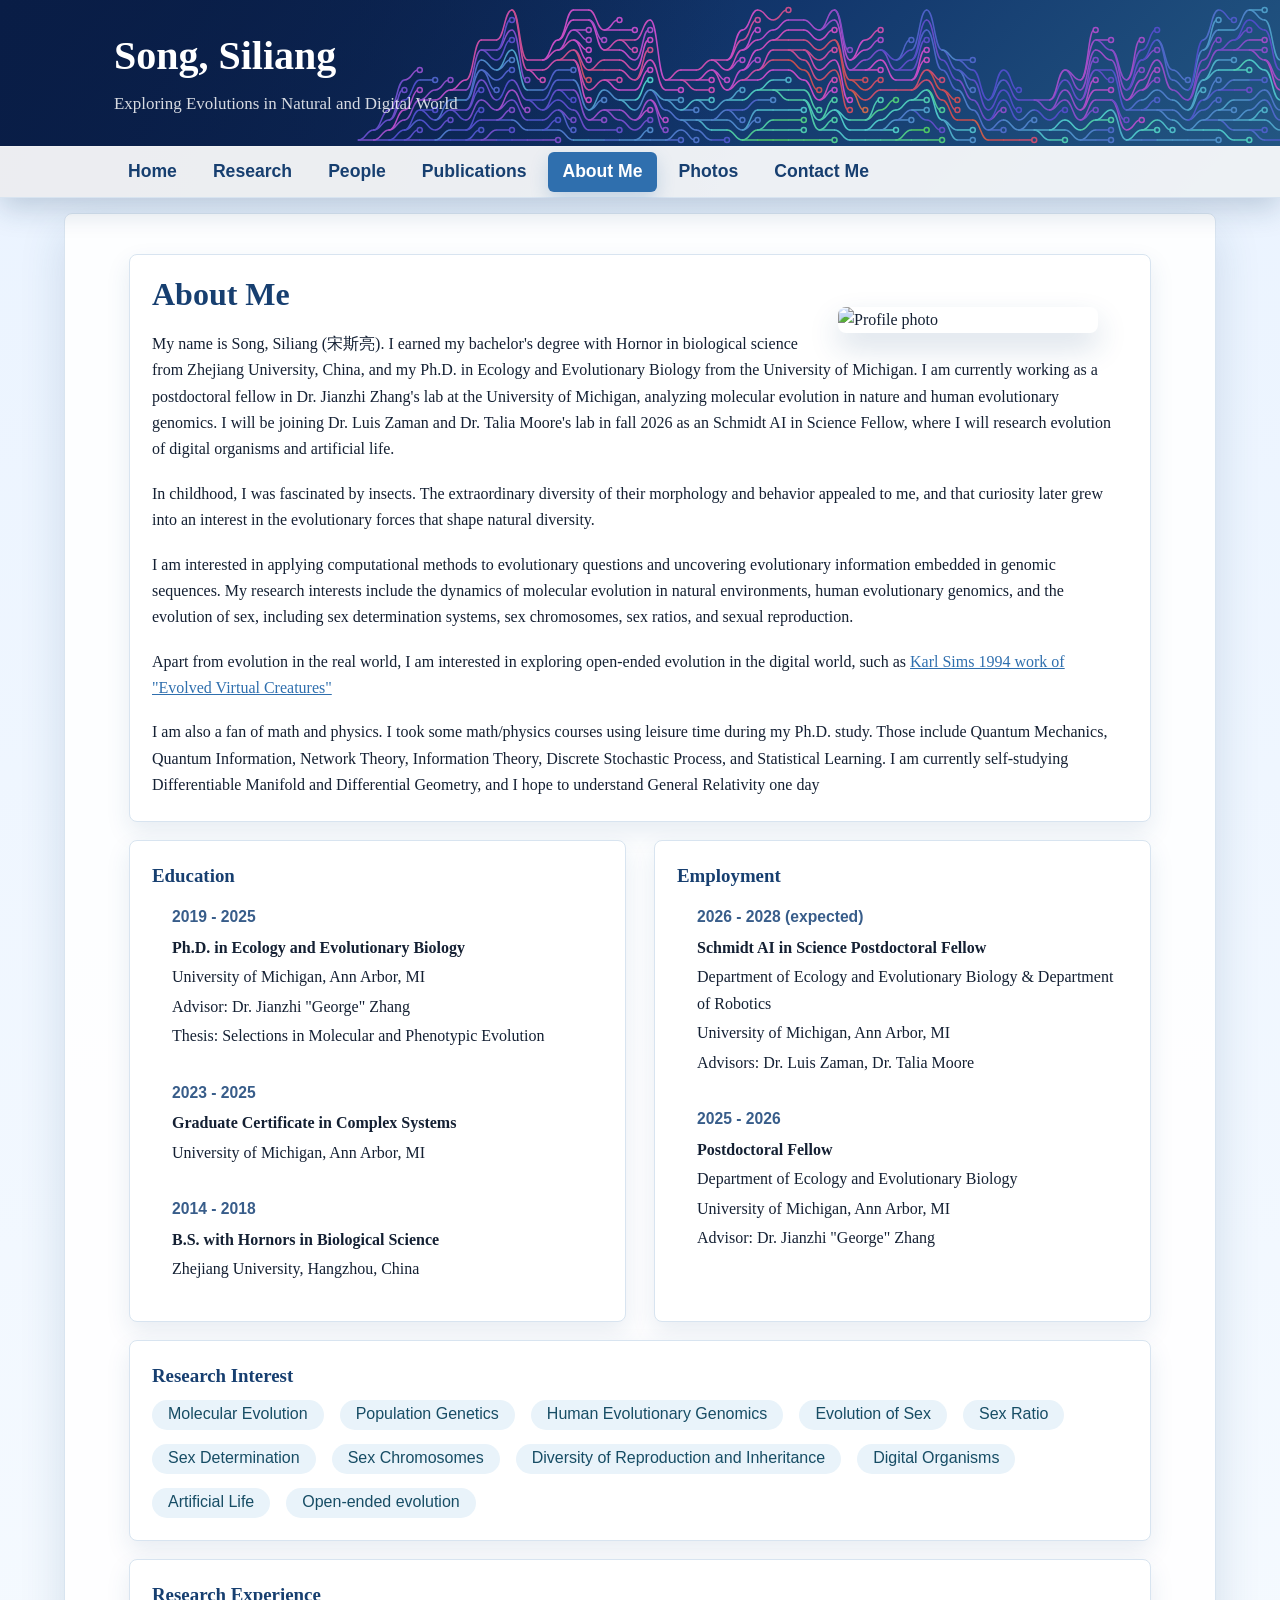
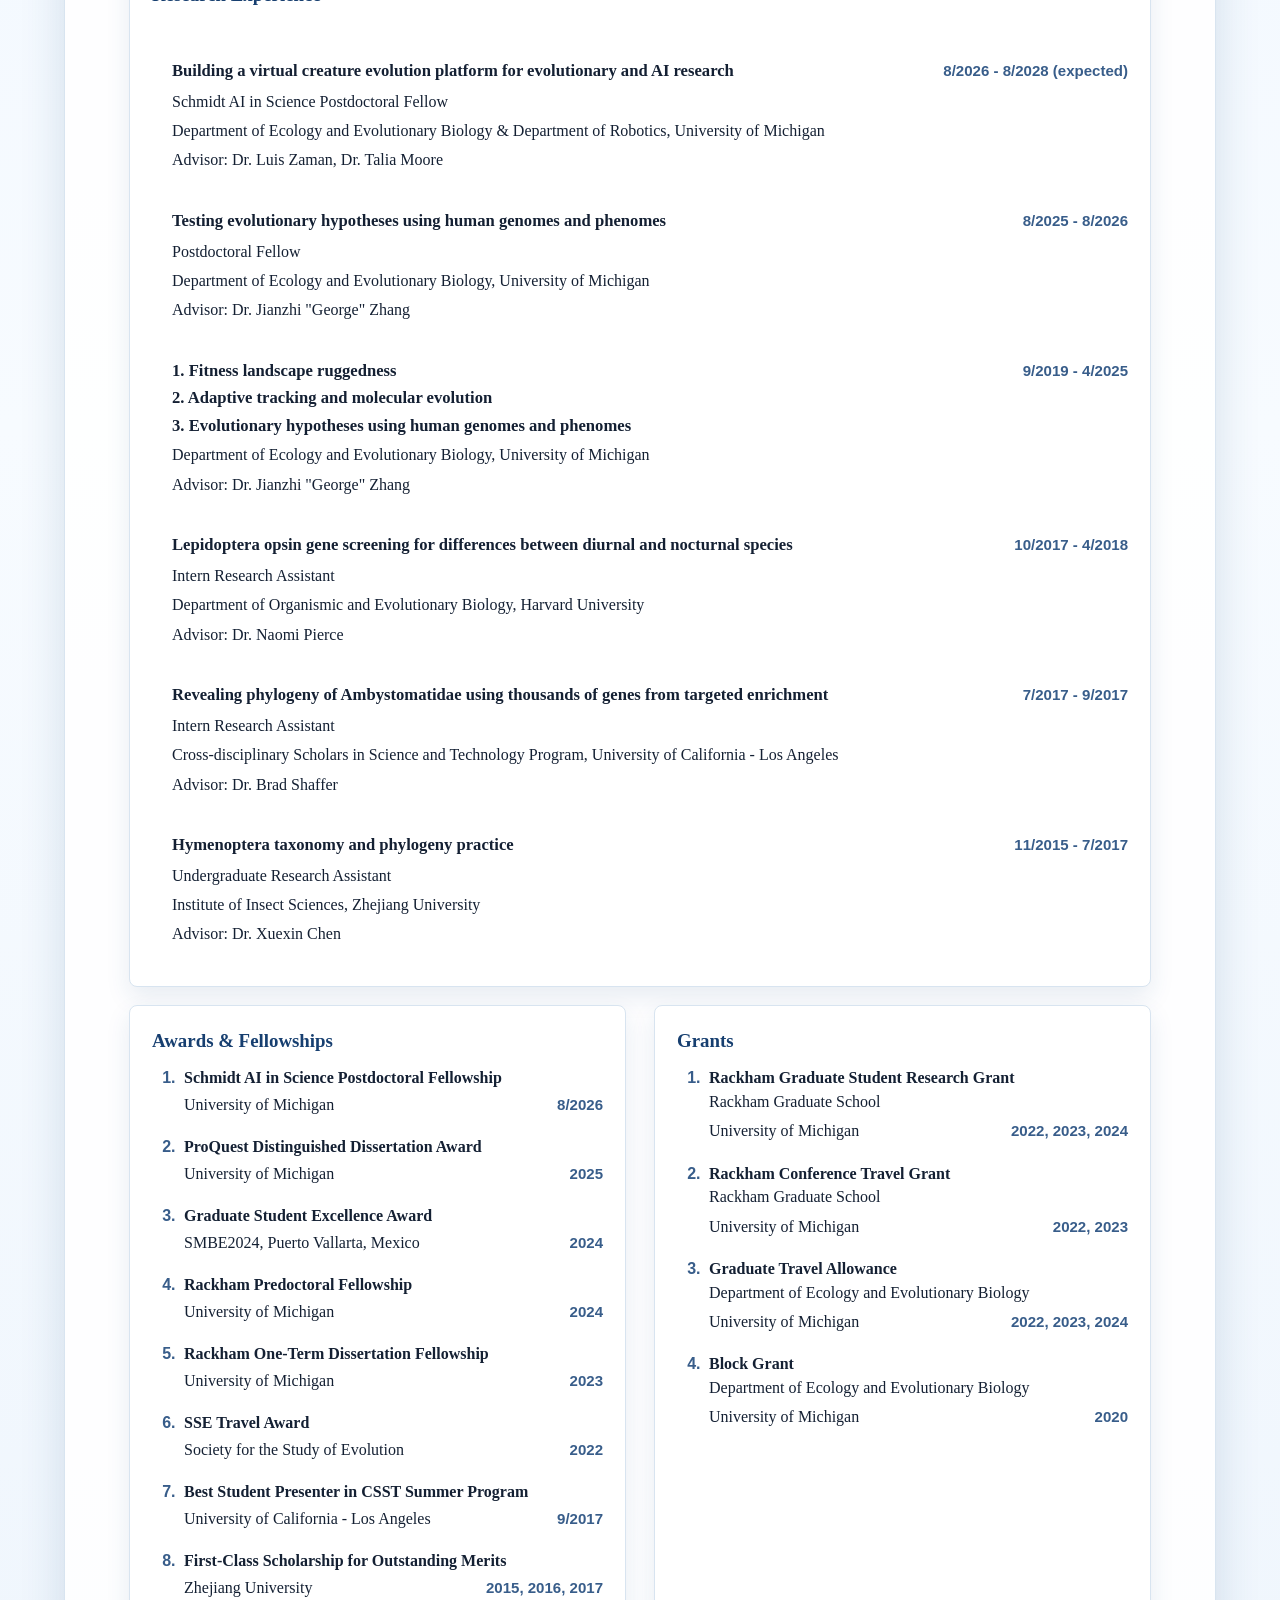
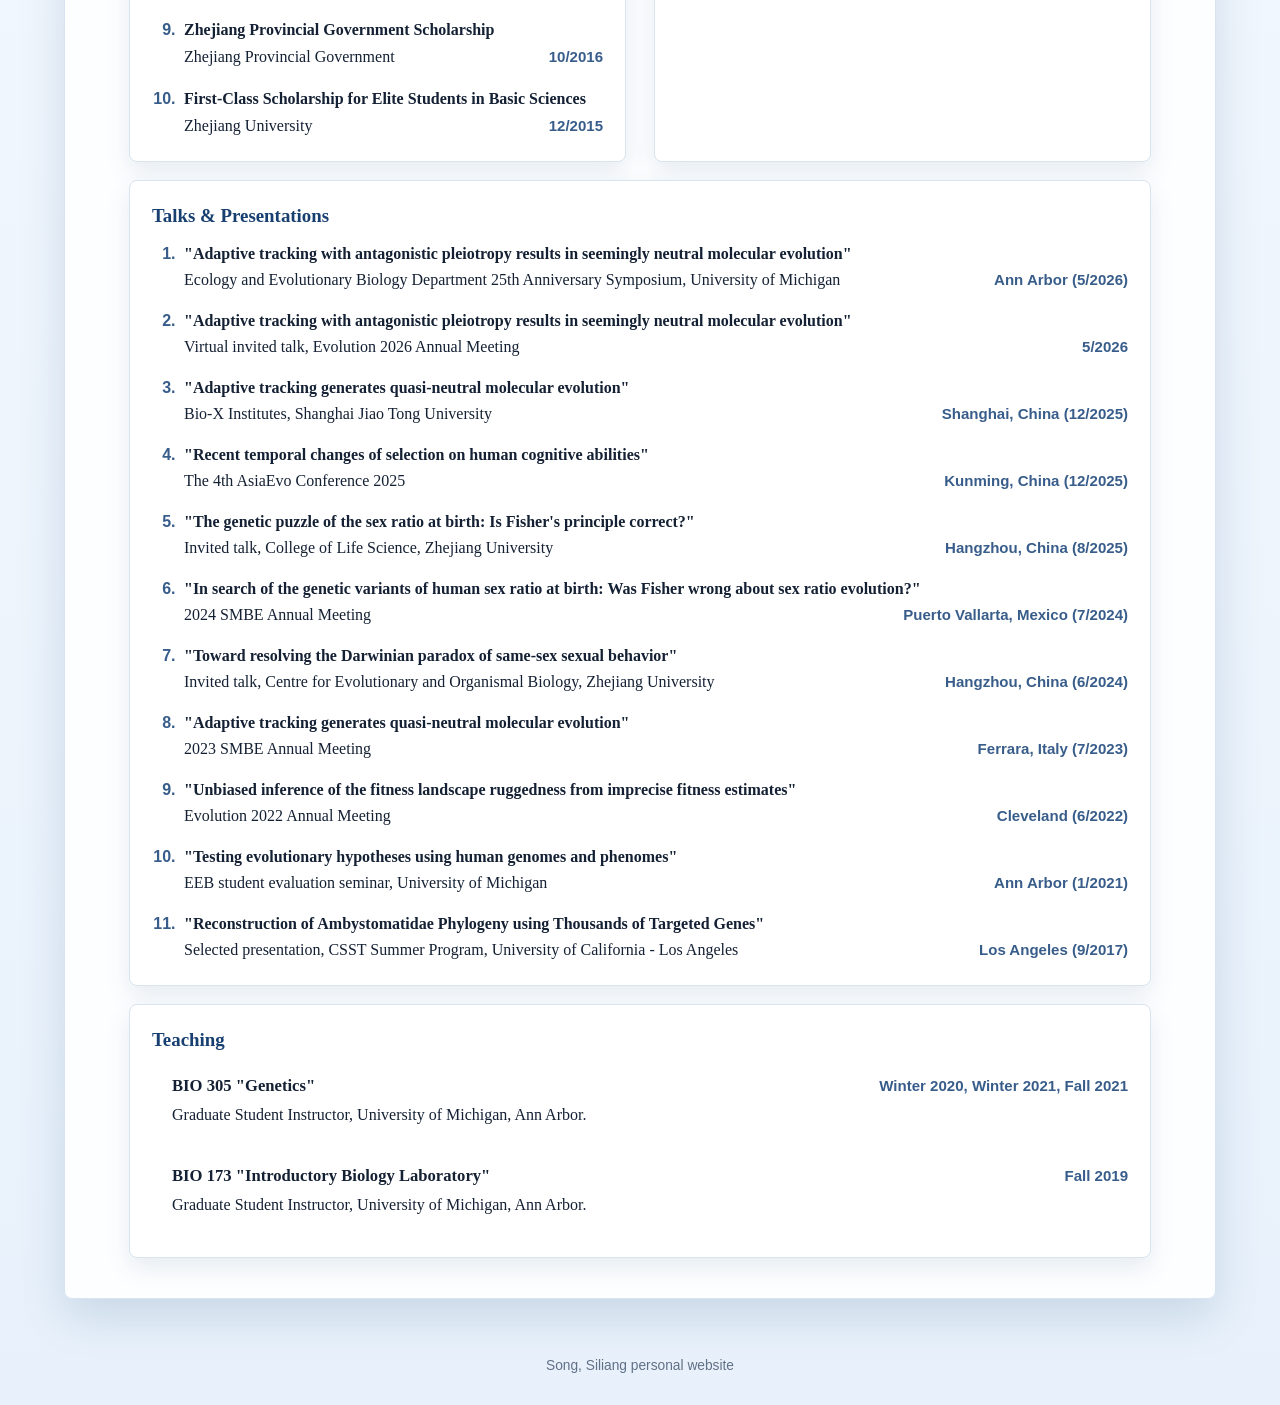
==== commit c0a6af21: "improve introduction in About Me" ====
--- a/about.html
+++ b/about.html
@@ -16,10 +16,11 @@
       <div class="about-intro">
         <img class="profile-photo" src="photos/profile.jpg" alt="Profile photo">
         <h2>About Me</h2>
-        <p>My name is Song Siliang. I earned my bachelor's degree in biological science from Chu Kochen Honors College of Zhejiang University, China, and my Ph.D. in Ecology and Evolutionary Biology from the University of Michigan. I am currently working as a postdoctoral fellow in Jianzhi Zhang's lab at the University of Michigan.</p>
+        <p>My name is Song, Siliang (宋斯亮). I earned my bachelor's degree with Hornor in biological science from Zhejiang University, China, and my Ph.D. in Ecology and Evolutionary Biology from the University of Michigan. I am currently working as a postdoctoral fellow in Dr. Jianzhi Zhang's lab at the University of Michigan, analyzing molecular evolution in nature and human evolutionary genomics. I will be joining Dr. Luis Zaman and Dr. Talia Moore's lab in fall 2026 as an Schmidt AI in Science Fellow, where I will research evolution of digital organisms and artificial life.  </p>
         <p>In childhood, I was fascinated by insects. The extraordinary diversity of their morphology and behavior appealed to me, and that curiosity later grew into an interest in the evolutionary forces that shape natural diversity.</p>
-        <p>I am interested in applying computational methods to evolutionary questions and uncovering evolutionary information embedded in genomic sequences. My research interests include the dynamics of molecular evolution in natural environments and the evolution of sex, including sex determination systems, sex chromosomes, sex ratios, and sexual reproduction.</p>
-        <p>Apart from evolutionary studies, I am interested in building richer global species databases and exploring digital organisms as systems for studying evolution in computational worlds.</p>
+        <p>I am interested in applying computational methods to evolutionary questions and uncovering evolutionary information embedded in genomic sequences. My research interests include the dynamics of molecular evolution in natural environments, human evolutionary genomics, and the evolution of sex, including sex determination systems, sex chromosomes, sex ratios, and sexual reproduction.</p>
+        <p>Apart from evolution in the real world, I am interested in exploring open-ended evolution in the digital world, such as <a href=https://www.karlsims.com/evolved-virtual-creatures.html">Karl Sims 1994 work of "Evolved Virtual Creatures"</a></p>
+        <p>I am also a fan of math and physics. I took some math/physics courses using leisure time during my Ph.D. study. Those include Quantum Mechanics, Quantum Information, Network Theory, Information Theory, Discrete Stochastic Process, and Statistical Learning. I am currently self-studying Differentiable Manifold and Differential Geometry, and I hope to understand General Relativity one day</p>
       </div>
 
       <div class="cv-sections">
--- a/style.css
+++ b/style.css
@@ -654,8 +654,161 @@
   overflow: hidden;
 }
 
+.gallery-card-link {
+  color: inherit;
+  text-decoration: none;
+  transition: transform 160ms ease, box-shadow 160ms ease;
+}
+
+.gallery-card-link:hover {
+  color: inherit;
+  transform: translateY(-2px);
+  box-shadow: 0 14px 30px rgba(34, 79, 126, 0.16);
+}
+
 .gallery-card img {
   min-height: 170px;
+}
+
+.back-link {
+  display: inline-flex;
+  margin-bottom: 16px;
+  font-family: Arial, Helvetica, sans-serif;
+  font-size: 0.96rem;
+  font-weight: 700;
+  text-decoration: none;
+}
+
+.photo-breadcrumb {
+  display: flex;
+  flex-wrap: wrap;
+  gap: 0.34em;
+  align-items: baseline;
+  margin: 0 0 34px;
+  color: #173f70;
+  font-size: clamp(1.9rem, 4vw, 2rem);
+  font-weight: 800;
+  line-height: 1.2;
+}
+
+.photo-breadcrumb a {
+  color: #173f70;
+  text-decoration: none;
+}
+
+.photo-breadcrumb a:hover {
+  text-decoration: underline;
+}
+
+.visually-hidden {
+  position: absolute;
+  width: 1px;
+  height: 1px;
+  padding: 0;
+  overflow: hidden;
+  clip: rect(0, 0, 0, 0);
+  white-space: nowrap;
+  border: 0;
+}
+
+.photo-grid {
+  display: flex;
+  flex-wrap: wrap;
+  gap: 42px 34px;
+  align-items: flex-start;
+  justify-content: center;
+  margin-top: 0;
+}
+
+.photo-tile {
+  display: inline-block;
+  max-width: 100%;
+  padding: 0;
+  overflow: hidden;
+  cursor: pointer;
+  background: transparent;
+  border: 0;
+  border-radius: 0;
+  box-shadow: none;
+  line-height: 0;
+}
+
+.photo-tile img {
+  display: block;
+  width: auto;
+  height: 220px;
+  object-fit: contain;
+  transition: transform 180ms ease, filter 180ms ease;
+}
+
+.photo-tile:hover img,
+.photo-tile:focus-visible img {
+  filter: saturate(1.04);
+  transform: scale(1.035);
+}
+
+.photo-tile:focus-visible {
+  outline: 3px solid var(--gold);
+  outline-offset: 3px;
+}
+
+.photo-lightbox {
+  position: fixed;
+  inset: 0;
+  z-index: 20;
+  display: none;
+  align-items: center;
+  justify-content: center;
+  padding: 44px 24px 58px;
+  background: rgba(0, 0, 0, 0.82);
+}
+
+.photo-lightbox.is-open {
+  display: flex;
+}
+
+.lightbox-frame {
+  display: grid;
+  gap: 8px;
+  margin: 0;
+}
+
+.lightbox-frame img {
+  display: block;
+  max-width: min(1280px, 92vw);
+  max-height: 84vh;
+  width: auto;
+  height: auto;
+  background: #fff;
+  border: 4px solid #fff;
+  border-radius: 3px;
+  box-shadow: 0 20px 60px rgba(0, 0, 0, 0.38);
+}
+
+.lightbox-frame figcaption {
+  color: rgba(255, 255, 255, 0.72);
+  font-family: Arial, Helvetica, sans-serif;
+  font-size: 0.95rem;
+}
+
+.lightbox-close {
+  position: fixed;
+  right: 28px;
+  bottom: 24px;
+  width: 54px;
+  height: 54px;
+  cursor: pointer;
+  background: transparent;
+  border: 0;
+  color: rgba(255, 255, 255, 0.78);
+  font-family: Arial, Helvetica, sans-serif;
+  font-size: 3rem;
+  font-weight: 400;
+  line-height: 1;
+}
+
+.lightbox-open {
+  overflow: hidden;
 }
 
 .contact-grid {
@@ -758,6 +911,19 @@
     grid-template-columns: 1fr;
   }
 
+  .photo-grid {
+    gap: 22px;
+  }
+
+  .photo-tile {
+    width: 100%;
+  }
+
+  .photo-tile img {
+    width: 100%;
+    height: auto;
+  }
+
   .team-card {
     grid-template-columns: 1fr;
   }
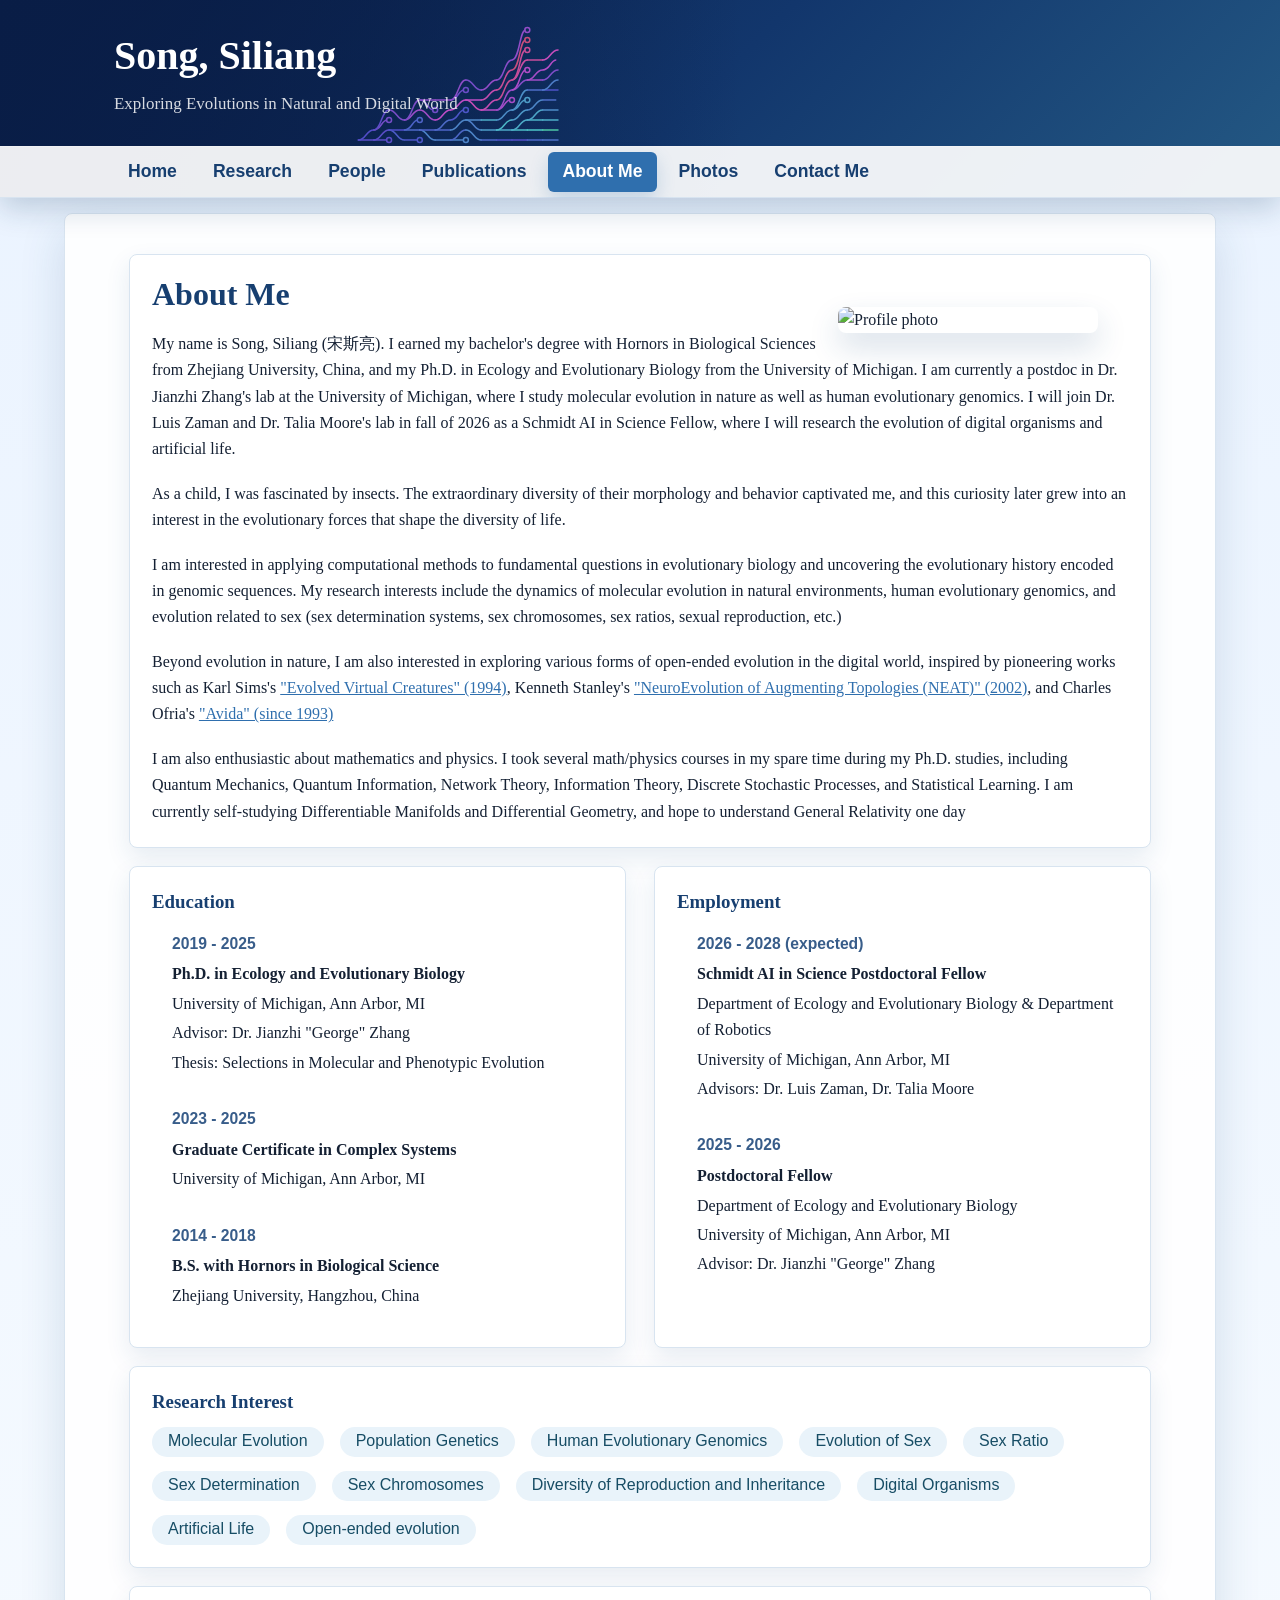
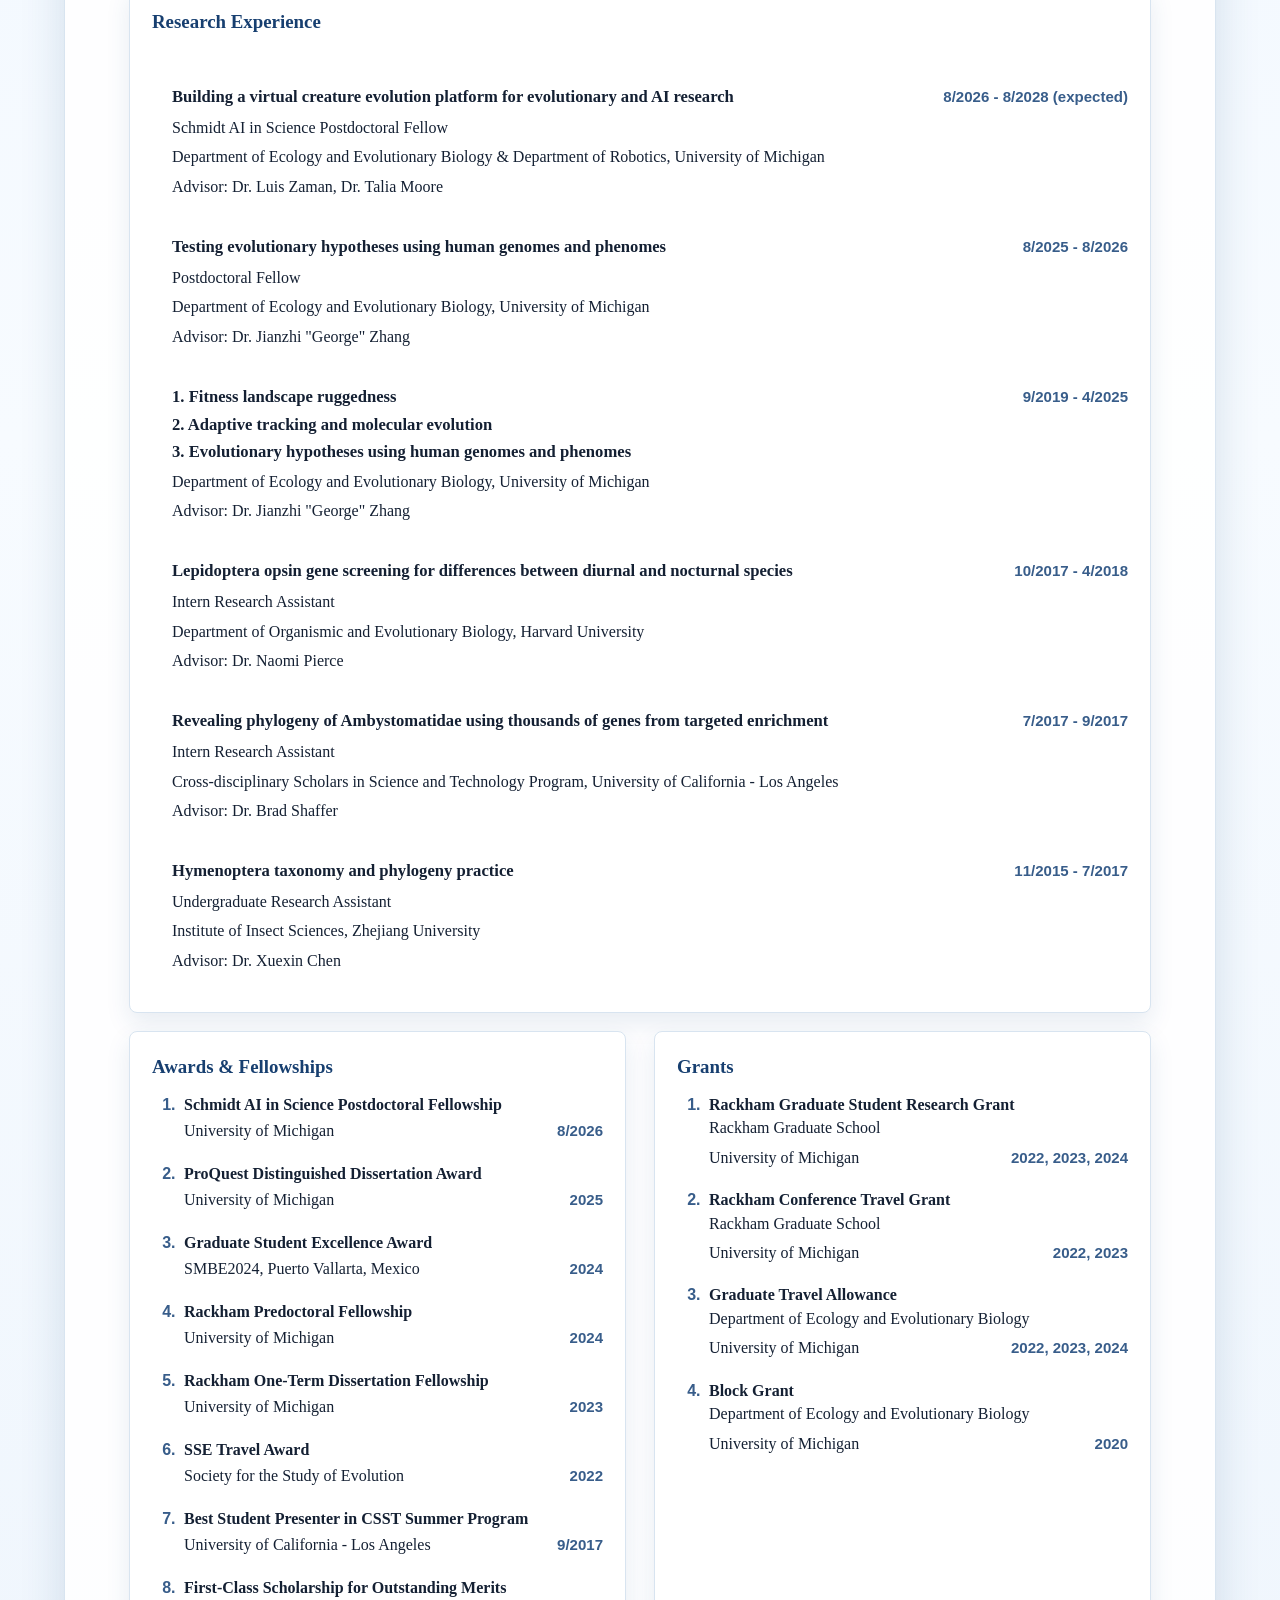
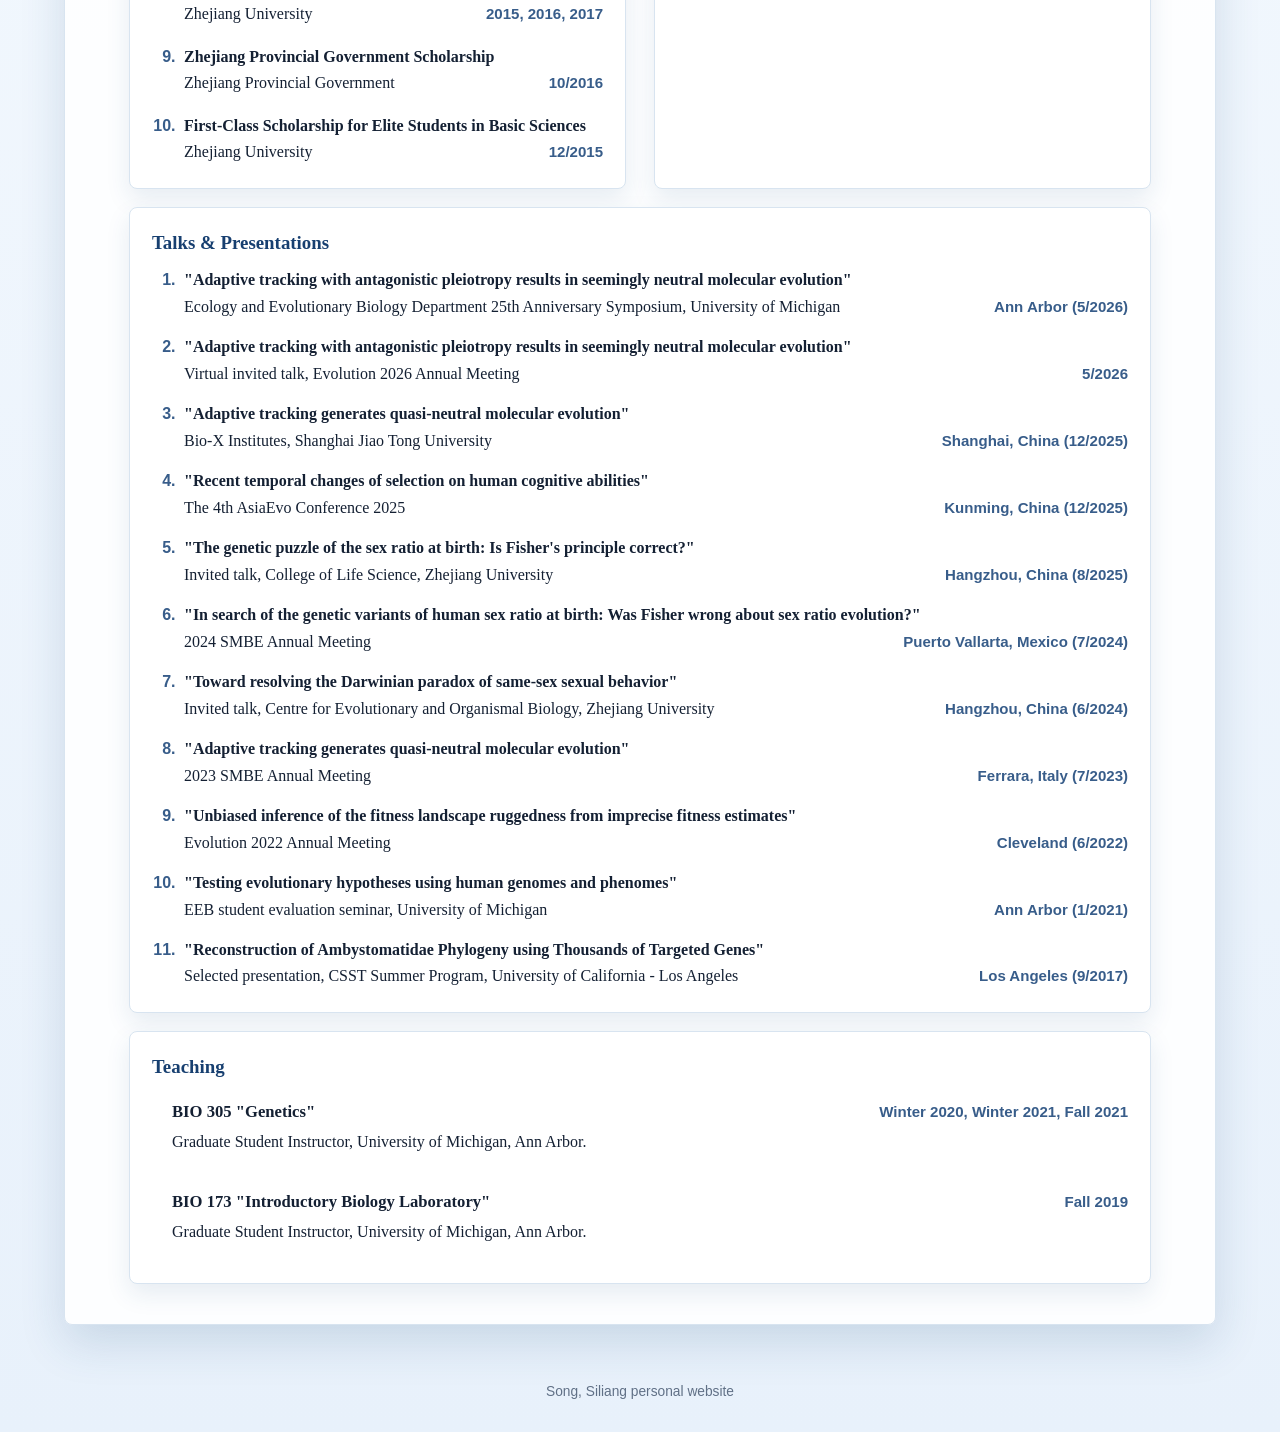
==== commit ee24f768: "Modified introduction" ====
--- a/about.html
+++ b/about.html
@@ -16,11 +16,11 @@
       <div class="about-intro">
         <img class="profile-photo" src="photos/profile.jpg" alt="Profile photo">
         <h2>About Me</h2>
-        <p>My name is Song, Siliang (宋斯亮). I earned my bachelor's degree with Hornor in biological science from Zhejiang University, China, and my Ph.D. in Ecology and Evolutionary Biology from the University of Michigan. I am currently working as a postdoctoral fellow in Dr. Jianzhi Zhang's lab at the University of Michigan, analyzing molecular evolution in nature and human evolutionary genomics. I will be joining Dr. Luis Zaman and Dr. Talia Moore's lab in fall 2026 as an Schmidt AI in Science Fellow, where I will research evolution of digital organisms and artificial life.  </p>
-        <p>In childhood, I was fascinated by insects. The extraordinary diversity of their morphology and behavior appealed to me, and that curiosity later grew into an interest in the evolutionary forces that shape natural diversity.</p>
-        <p>I am interested in applying computational methods to evolutionary questions and uncovering evolutionary information embedded in genomic sequences. My research interests include the dynamics of molecular evolution in natural environments, human evolutionary genomics, and the evolution of sex, including sex determination systems, sex chromosomes, sex ratios, and sexual reproduction.</p>
-        <p>Apart from evolution in the real world, I am interested in exploring open-ended evolution in the digital world, such as <a href=https://www.karlsims.com/evolved-virtual-creatures.html">Karl Sims 1994 work of "Evolved Virtual Creatures"</a></p>
-        <p>I am also a fan of math and physics. I took some math/physics courses using leisure time during my Ph.D. study. Those include Quantum Mechanics, Quantum Information, Network Theory, Information Theory, Discrete Stochastic Process, and Statistical Learning. I am currently self-studying Differentiable Manifold and Differential Geometry, and I hope to understand General Relativity one day</p>
+        <p>My name is Song, Siliang (宋斯亮). I earned my bachelor's degree with Hornors in Biological Sciences from Zhejiang University, China, and my Ph.D. in Ecology and Evolutionary Biology from the University of Michigan. I am currently a postdoc in Dr. Jianzhi Zhang's lab at the University of Michigan, where I study molecular evolution in nature as well as human evolutionary genomics. I will join Dr. Luis Zaman and Dr. Talia Moore's lab in fall of 2026 as a Schmidt AI in Science Fellow, where I will research the evolution of digital organisms and artificial life.  </p>
+        <p>As a child, I was fascinated by insects. The extraordinary diversity of their morphology and behavior captivated me, and this curiosity later grew into an interest in the evolutionary forces that shape the diversity of life.</p>
+        <p>I am interested in applying computational methods to fundamental questions in evolutionary biology and uncovering the evolutionary history encoded in genomic sequences. My research interests include the dynamics of molecular evolution in natural environments, human evolutionary genomics, and evolution related to sex (sex determination systems, sex chromosomes, sex ratios, sexual reproduction, etc.)</p>
+        <p>Beyond evolution in nature, I am also interested in exploring various forms of open-ended evolution in the digital world, inspired by pioneering works such as Karl Sims's <a href="https://www.karlsims.com/evolved-virtual-creatures.html" target="_blank">"Evolved Virtual Creatures" (1994)</a>, Kenneth Stanley's <a href="https://nn.cs.utexas.edu/downloads/papers/stanley.ec02.pdf" target="_blank">"NeuroEvolution of Augmenting Topologies (NEAT)" (2002)</a>, and Charles Ofria's <a href="https://alife.org/encyclopedia/digital-evolution/avida/" target="_blank">"Avida" (since 1993)</a></p>
+        <p>I am also enthusiastic about mathematics and physics. I took several math/physics courses in my spare time during my Ph.D. studies, including Quantum Mechanics, Quantum Information, Network Theory, Information Theory, Discrete Stochastic Processes, and Statistical Learning. I am currently self-studying Differentiable Manifolds and Differential Geometry, and hope to understand General Relativity one day</p>
       </div>
 
       <div class="cv-sections">
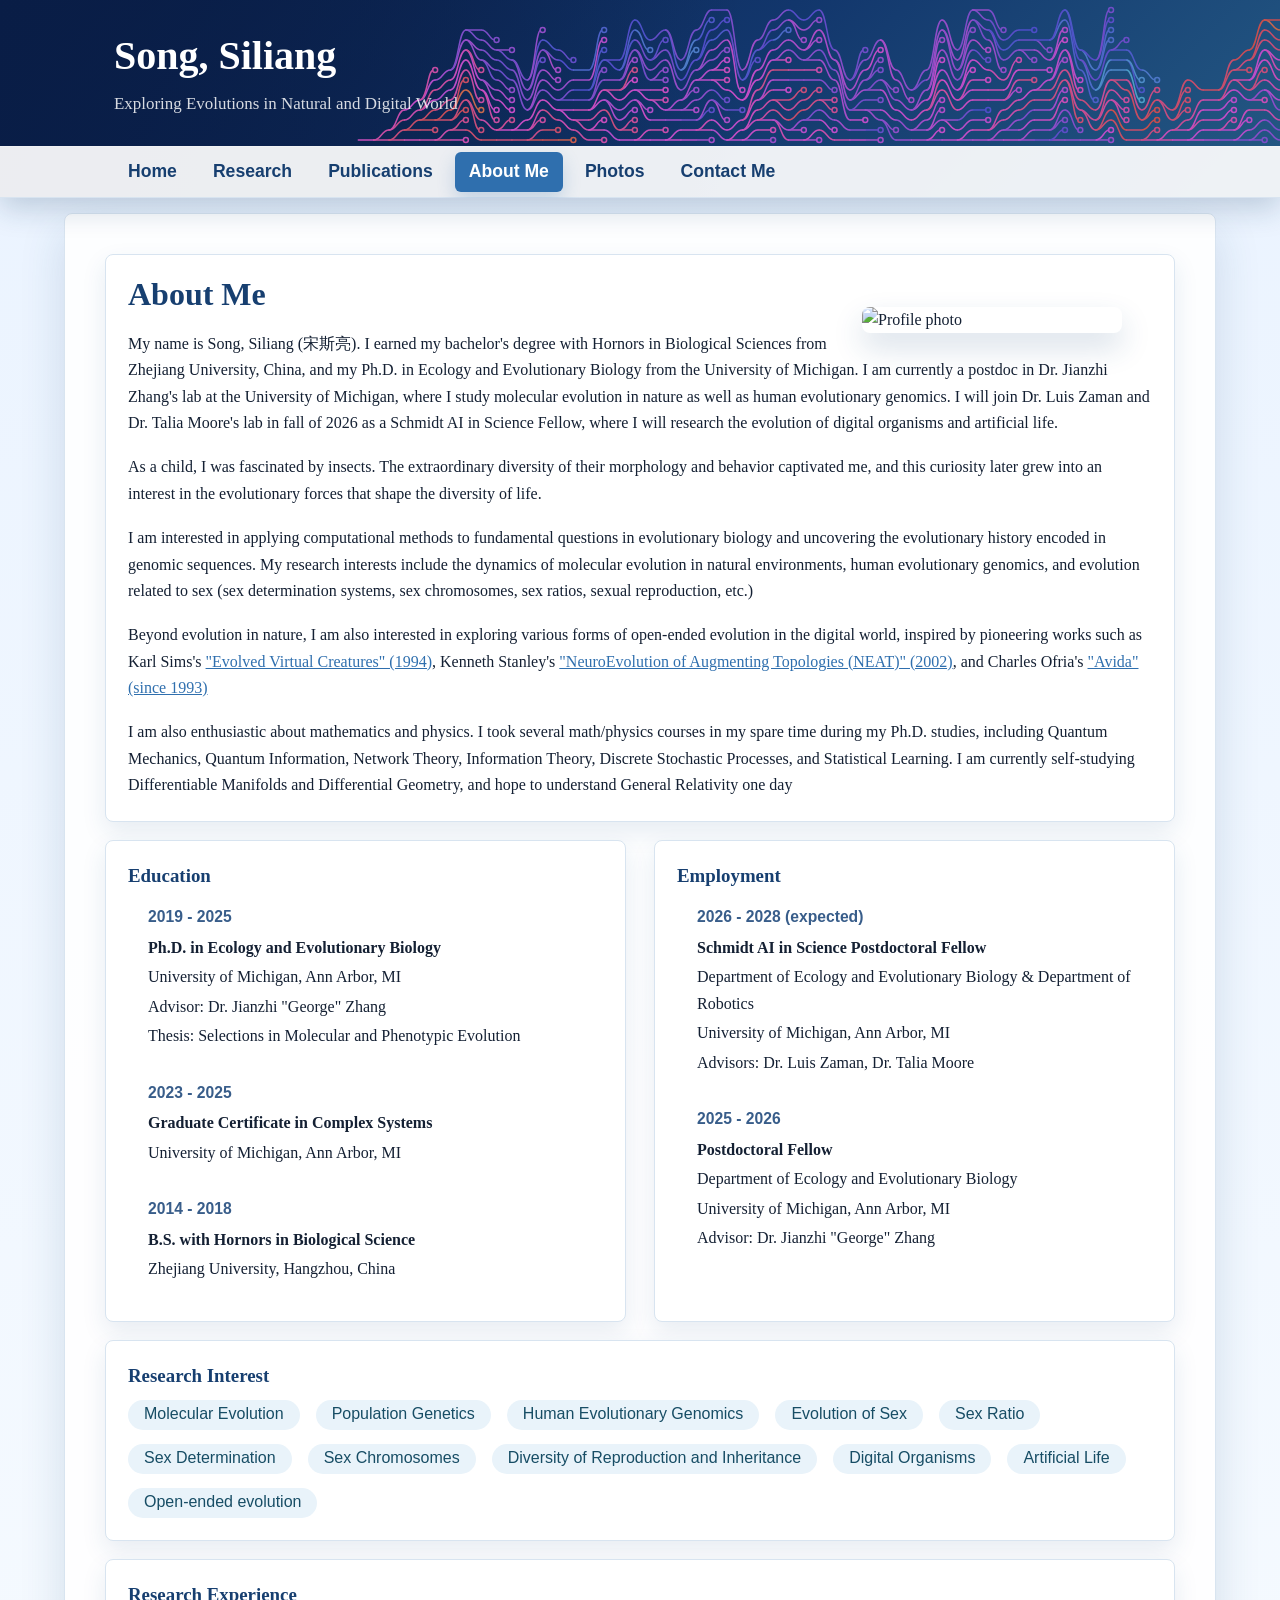
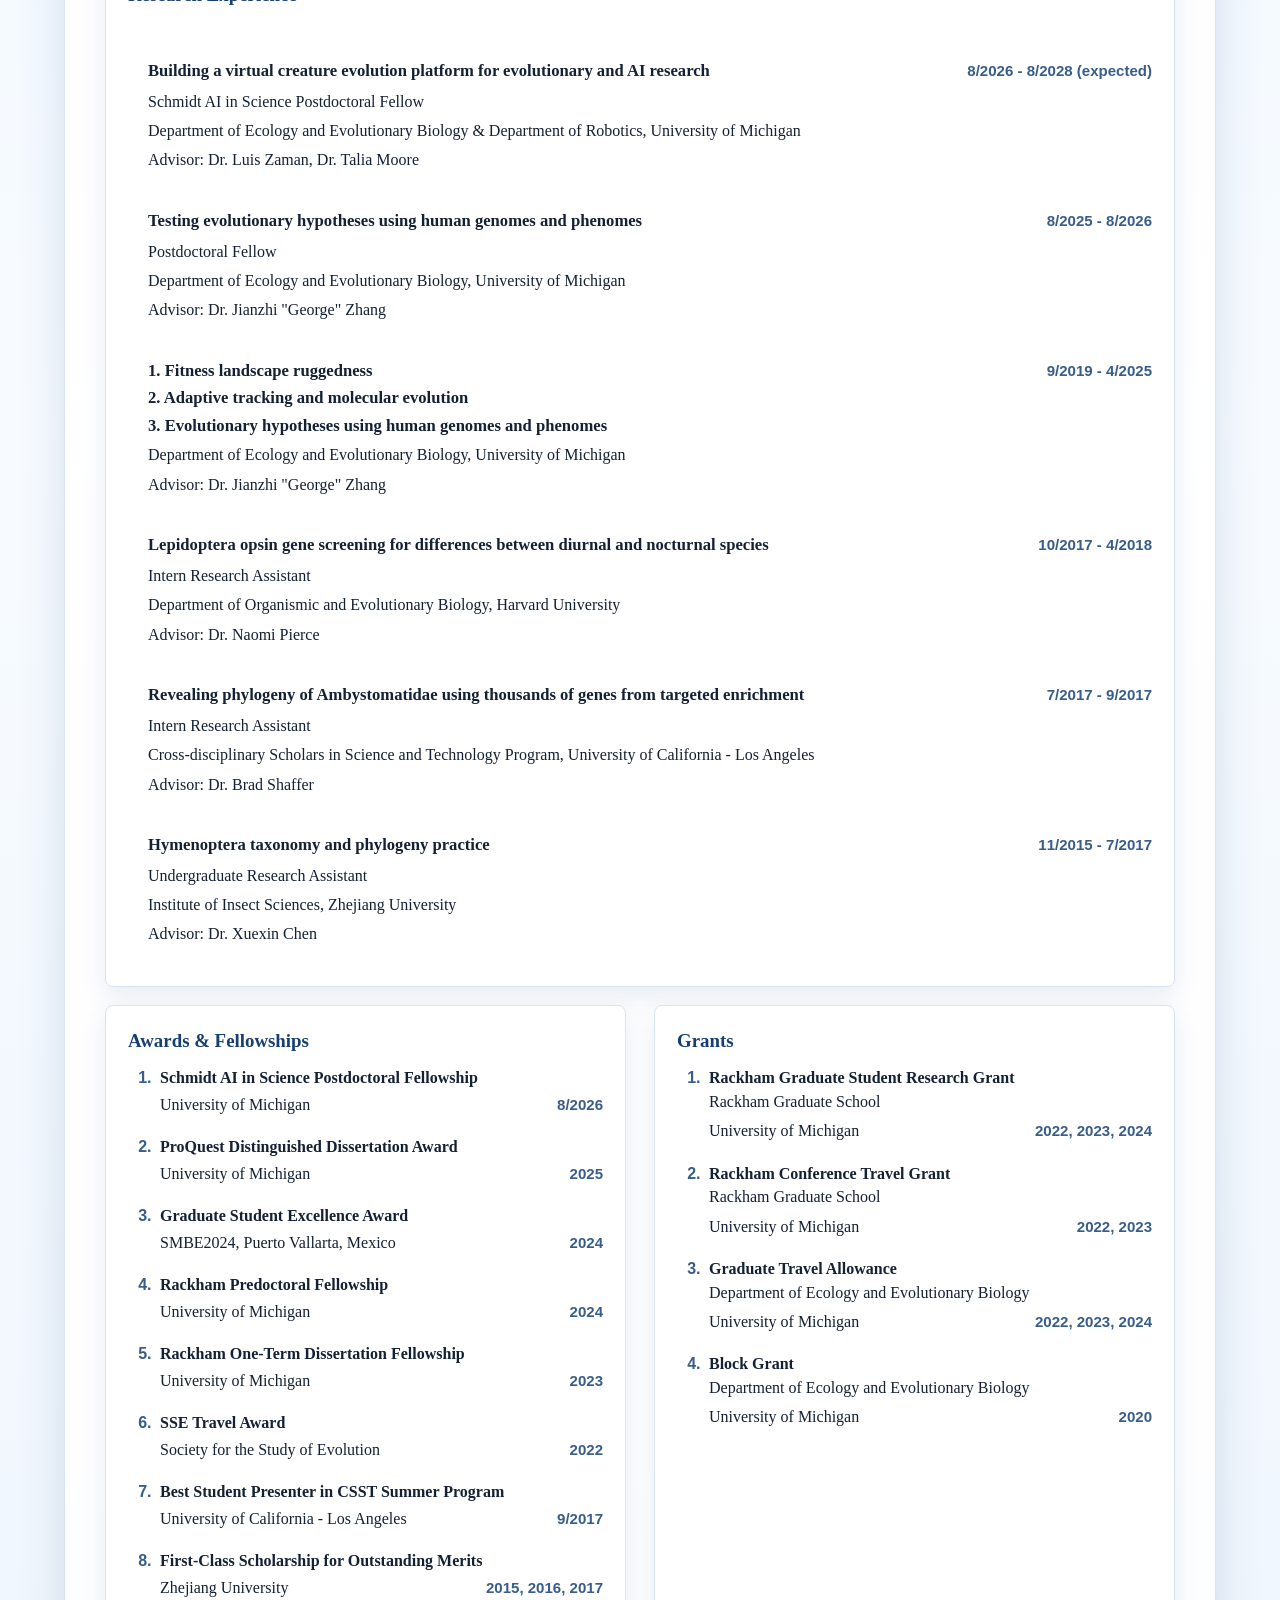
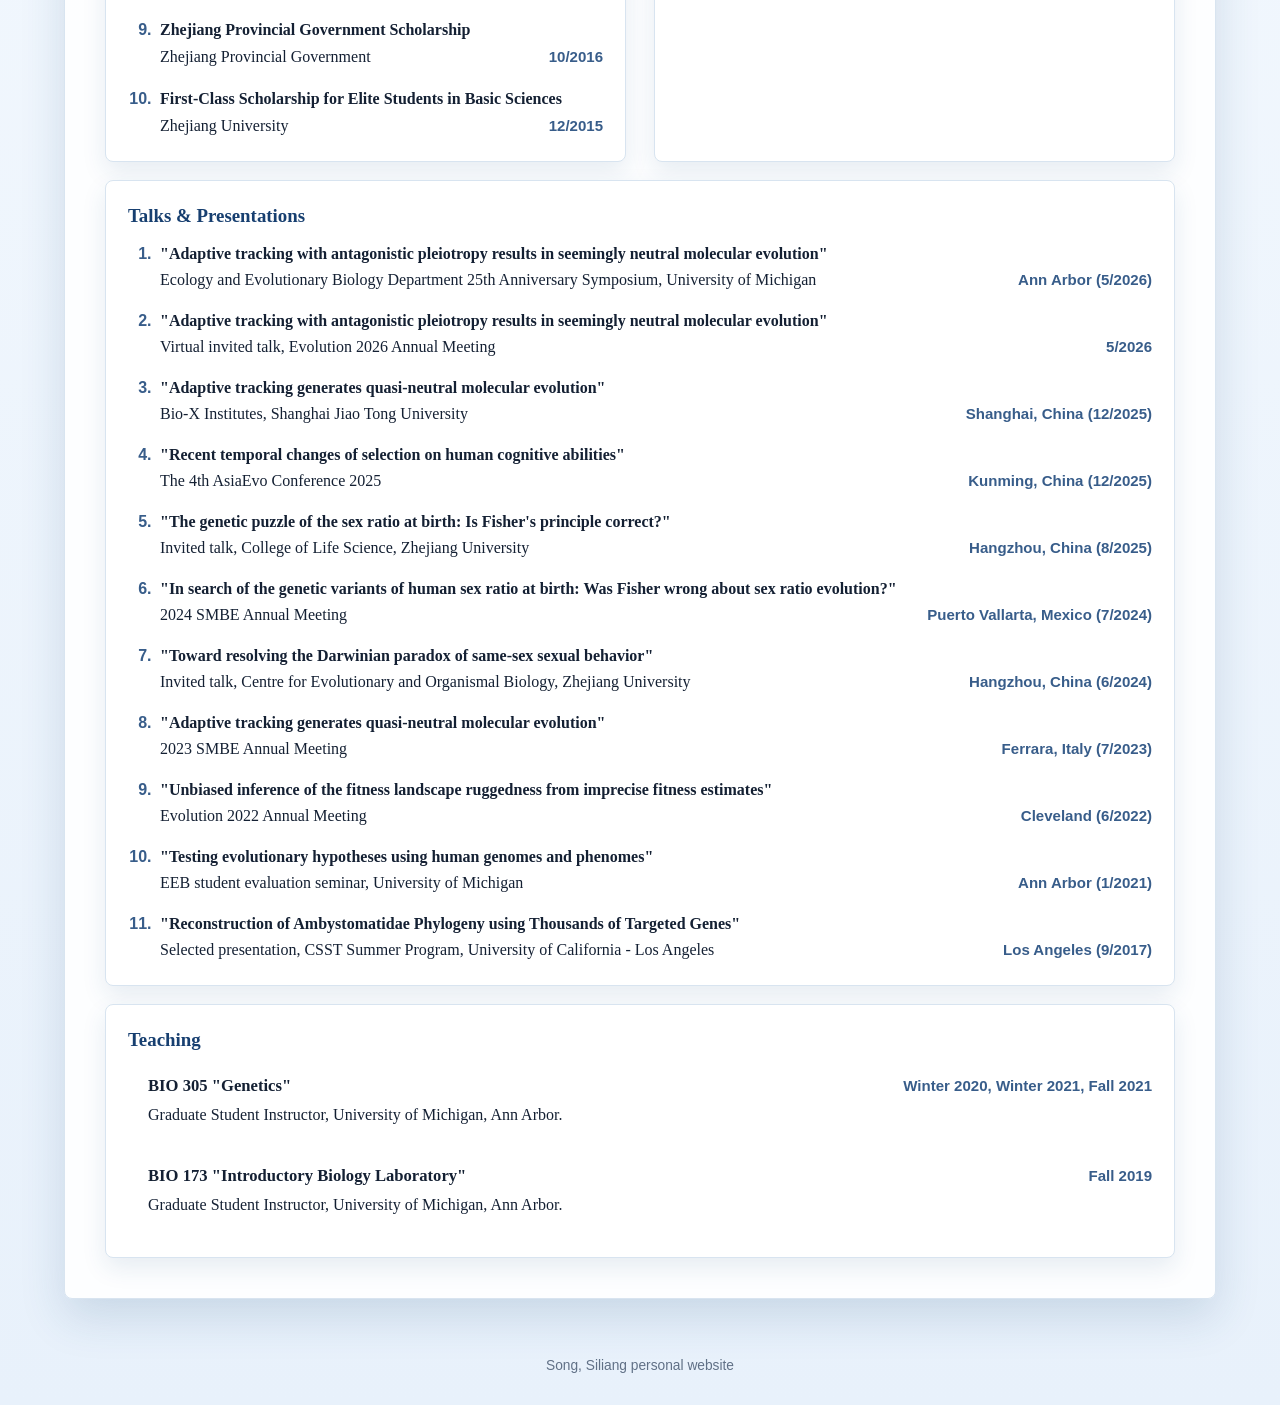
==== commit dd186437: "Changed photo folder" ====
--- a/about.html
+++ b/about.html
@@ -14,7 +14,7 @@
   <main class="page">
     <section class="panel content about-layout">
       <div class="about-intro">
-        <img class="profile-photo" src="photos/profile.jpg" alt="Profile photo">
+        <img class="profile-photo" src="img/About_Me/profile.jpg" alt="Profile photo">
         <h2>About Me</h2>
         <p>My name is Song, Siliang (宋斯亮). I earned my bachelor's degree with Hornors in Biological Sciences from Zhejiang University, China, and my Ph.D. in Ecology and Evolutionary Biology from the University of Michigan. I am currently a postdoc in Dr. Jianzhi Zhang's lab at the University of Michigan, where I study molecular evolution in nature as well as human evolutionary genomics. I will join Dr. Luis Zaman and Dr. Talia Moore's lab in fall of 2026 as a Schmidt AI in Science Fellow, where I will research the evolution of digital organisms and artificial life.  </p>
         <p>As a child, I was fascinated by insects. The extraordinary diversity of their morphology and behavior captivated me, and this curiosity later grew into an interest in the evolutionary forces that shape the diversity of life.</p>
--- a/style.css
+++ b/style.css
@@ -131,7 +131,7 @@
 }
 
 .content {
-  padding: clamp(40px, 2vw, 60px) clamp(40px, 5vw, 70px);
+  padding: clamp(40px, 2vw, 60px) 40px;
 }
 
 .eyebrow {
@@ -172,8 +172,8 @@
 .hero-copy {
   display: flex;
   min-height: 430px;
-  flex-direction: column;
   justify-content: center;
+  padding: 40px 0px;
 }
 
 .hero-topics {
@@ -287,7 +287,6 @@
 }
 
 .feature p,
-.future-card p,
 .research-item p,
 .team-card p,
 .gallery-card p {
@@ -316,22 +315,36 @@
 
 .future-card {
   display: grid;
-  grid-template-columns: minmax(230px, 0.85fr) minmax(0, 1.15fr);
+  grid-template-columns: minmax(230px, 0.55fr) minmax(0, 1.15fr);
+  align-items: center;
   overflow: hidden;
 }
 
 .future-card img {
   display: block;
   width: 100%;
-  height: 100%;
-  min-height: 250px;
-  aspect-ratio: 16 / 9;
-  object-fit: cover;
-  background: var(--surface-soft);
+  height: auto;
+  max-height: 320px;
+  object-fit: contain;
 }
 
 .future-card-body {
+  position: relative;
+  display: flex;
+  align-self: stretch;
+  flex-direction: column;
+  justify-content: center;
   padding: 22px;
+}
+
+.future-card-body::before {
+  position: absolute;
+  top: 10%;
+  bottom: 10%;
+  left: 0;
+  width: 1px;
+  content: "";
+  background: rgba(47, 111, 174, 0.32);
 }
 
 .future-card h4 {
@@ -342,7 +355,7 @@
 }
 
 .future-card p {
-  margin-bottom: 0;
+  margin-bottom: 8px;
 }
 
 .research-list {
@@ -866,6 +879,14 @@
   .future-card img {
     min-height: auto;
   }
+
+  .future-card-body {
+    position: static;
+  }
+
+  .future-card-body::before {
+    content: none;
+  }
 }
 
 @media (max-width: 560px) {
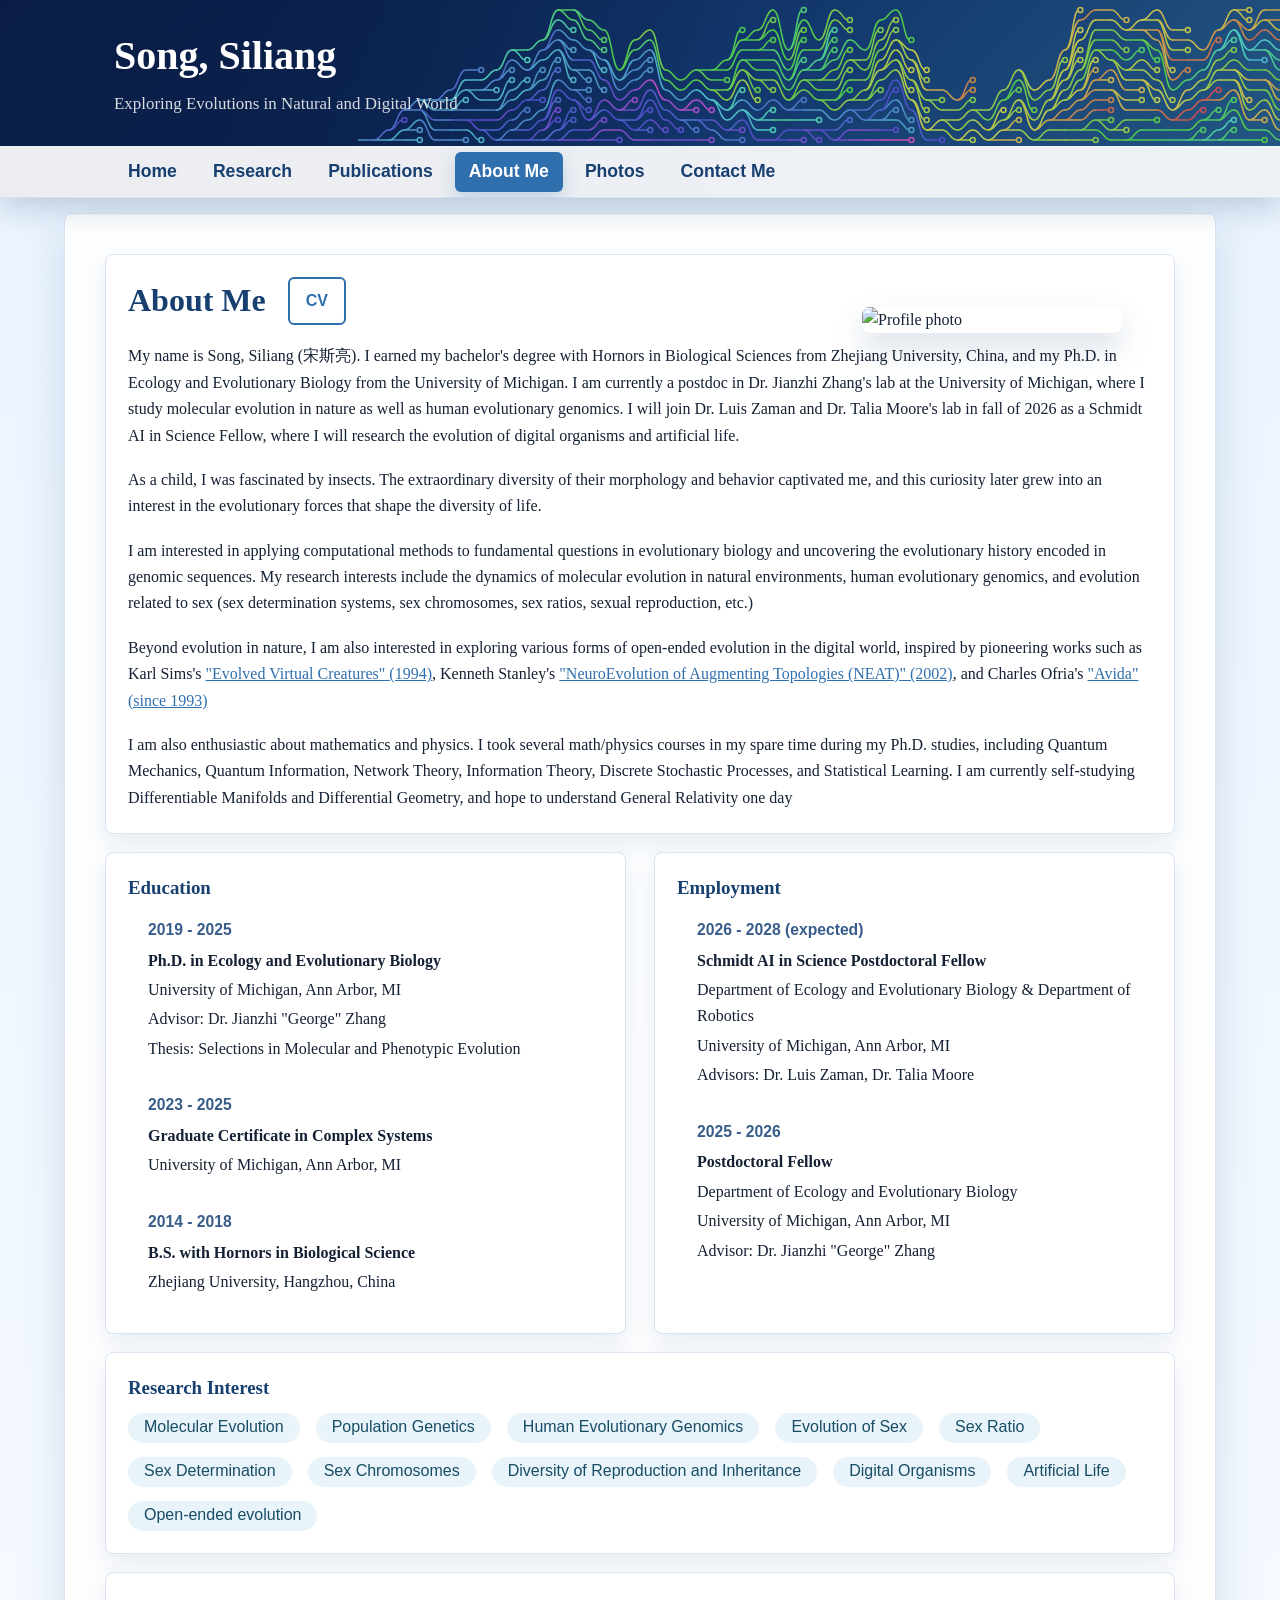
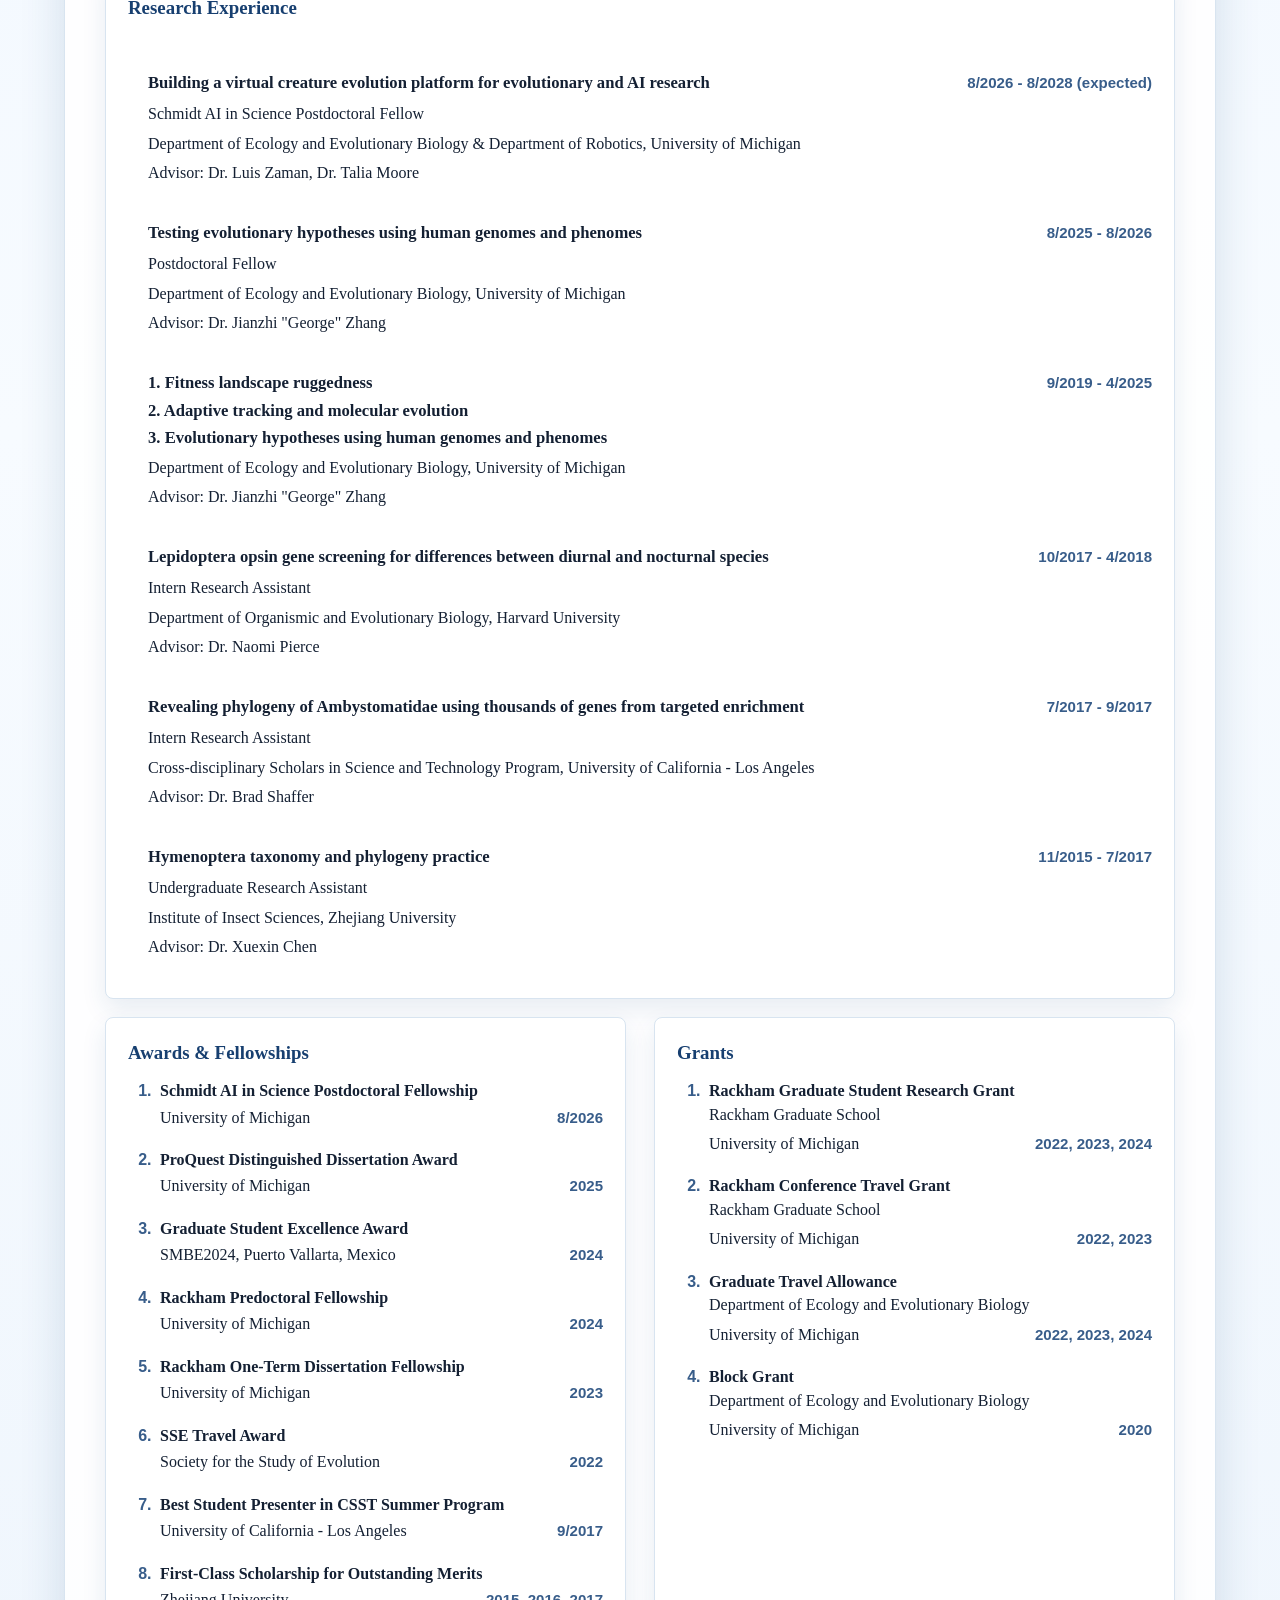
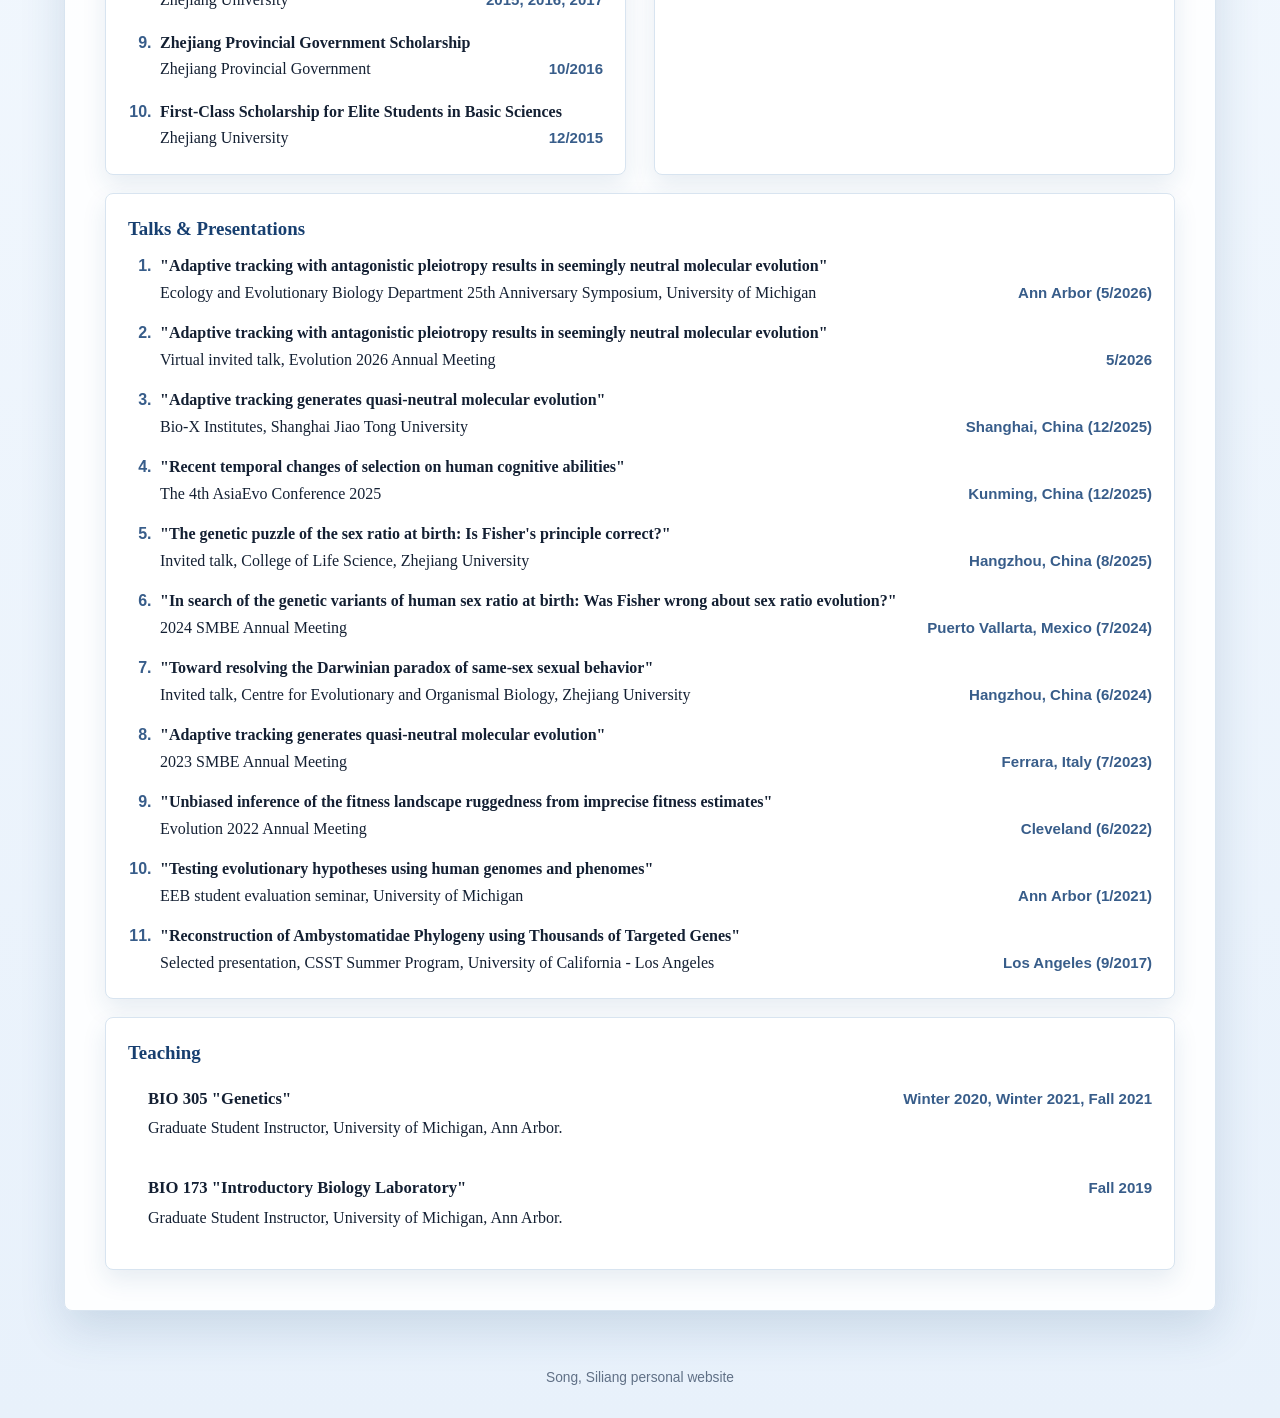
==== commit a82d362e: "modify style of button" ====
--- a/about.html
+++ b/about.html
@@ -15,7 +15,10 @@
     <section class="panel content about-layout">
       <div class="about-intro">
         <img class="profile-photo" src="img/About_Me/profile.jpg" alt="Profile photo">
-        <h2>About Me</h2>
+        <div class="about-header">
+          <h2>About Me</h2>
+          <a class="button" href="document/CV - Siliang Song 2026_2.pdf" target="_blank" rel="noopener">CV</a>
+        </div>
         <p>My name is Song, Siliang (宋斯亮). I earned my bachelor's degree with Hornors in Biological Sciences from Zhejiang University, China, and my Ph.D. in Ecology and Evolutionary Biology from the University of Michigan. I am currently a postdoc in Dr. Jianzhi Zhang's lab at the University of Michigan, where I study molecular evolution in nature as well as human evolutionary genomics. I will join Dr. Luis Zaman and Dr. Talia Moore's lab in fall of 2026 as a Schmidt AI in Science Fellow, where I will research the evolution of digital organisms and artificial life.  </p>
         <p>As a child, I was fascinated by insects. The extraordinary diversity of their morphology and behavior captivated me, and this curiosity later grew into an interest in the evolutionary forces that shape the diversity of life.</p>
         <p>I am interested in applying computational methods to fundamental questions in evolutionary biology and uncovering the evolutionary history encoded in genomic sequences. My research interests include the dynamics of molecular evolution in natural environments, human evolutionary genomics, and evolution related to sex (sex determination systems, sex chromosomes, sex ratios, sexual reproduction, etc.)</p>
--- a/style.css
+++ b/style.css
@@ -241,12 +241,19 @@
   align-items: center;
   min-height: 42px;
   padding: 9px 16px;
+  border: 2px solid var(--forest);
   border-radius: 6px;
+  background: transparent;
+  color: var(--forest);
+  font-family: Arial, Helvetica, sans-serif;
+  font-weight: 700;
+  text-decoration: none;
+  transition: background-color 180ms ease, box-shadow 180ms ease;
+}
+
+.button:hover {
   background: var(--forest);
   color: #fff;
-  font-family: Arial, Helvetica, sans-serif;
-  font-weight: 700;
-  text-decoration: none;
   box-shadow: 0 10px 22px rgba(47, 111, 174, 0.24);
 }
 
@@ -363,7 +370,7 @@
   gap: 18px;
 }
 
-.publication-header {
+.publication-header{
   display: flex;
   gap: 20px;
   align-items: flex-start;
@@ -481,6 +488,17 @@
 
 .about-intro {
   padding: 22px;
+}
+
+.about-header {
+  display: flex;
+  align-items: center;
+  gap: 22px;
+  margin-bottom: 18px;
+}
+
+.about-header h2 {
+  margin-bottom: 0;
 }
 
 .about-intro p:last-child {
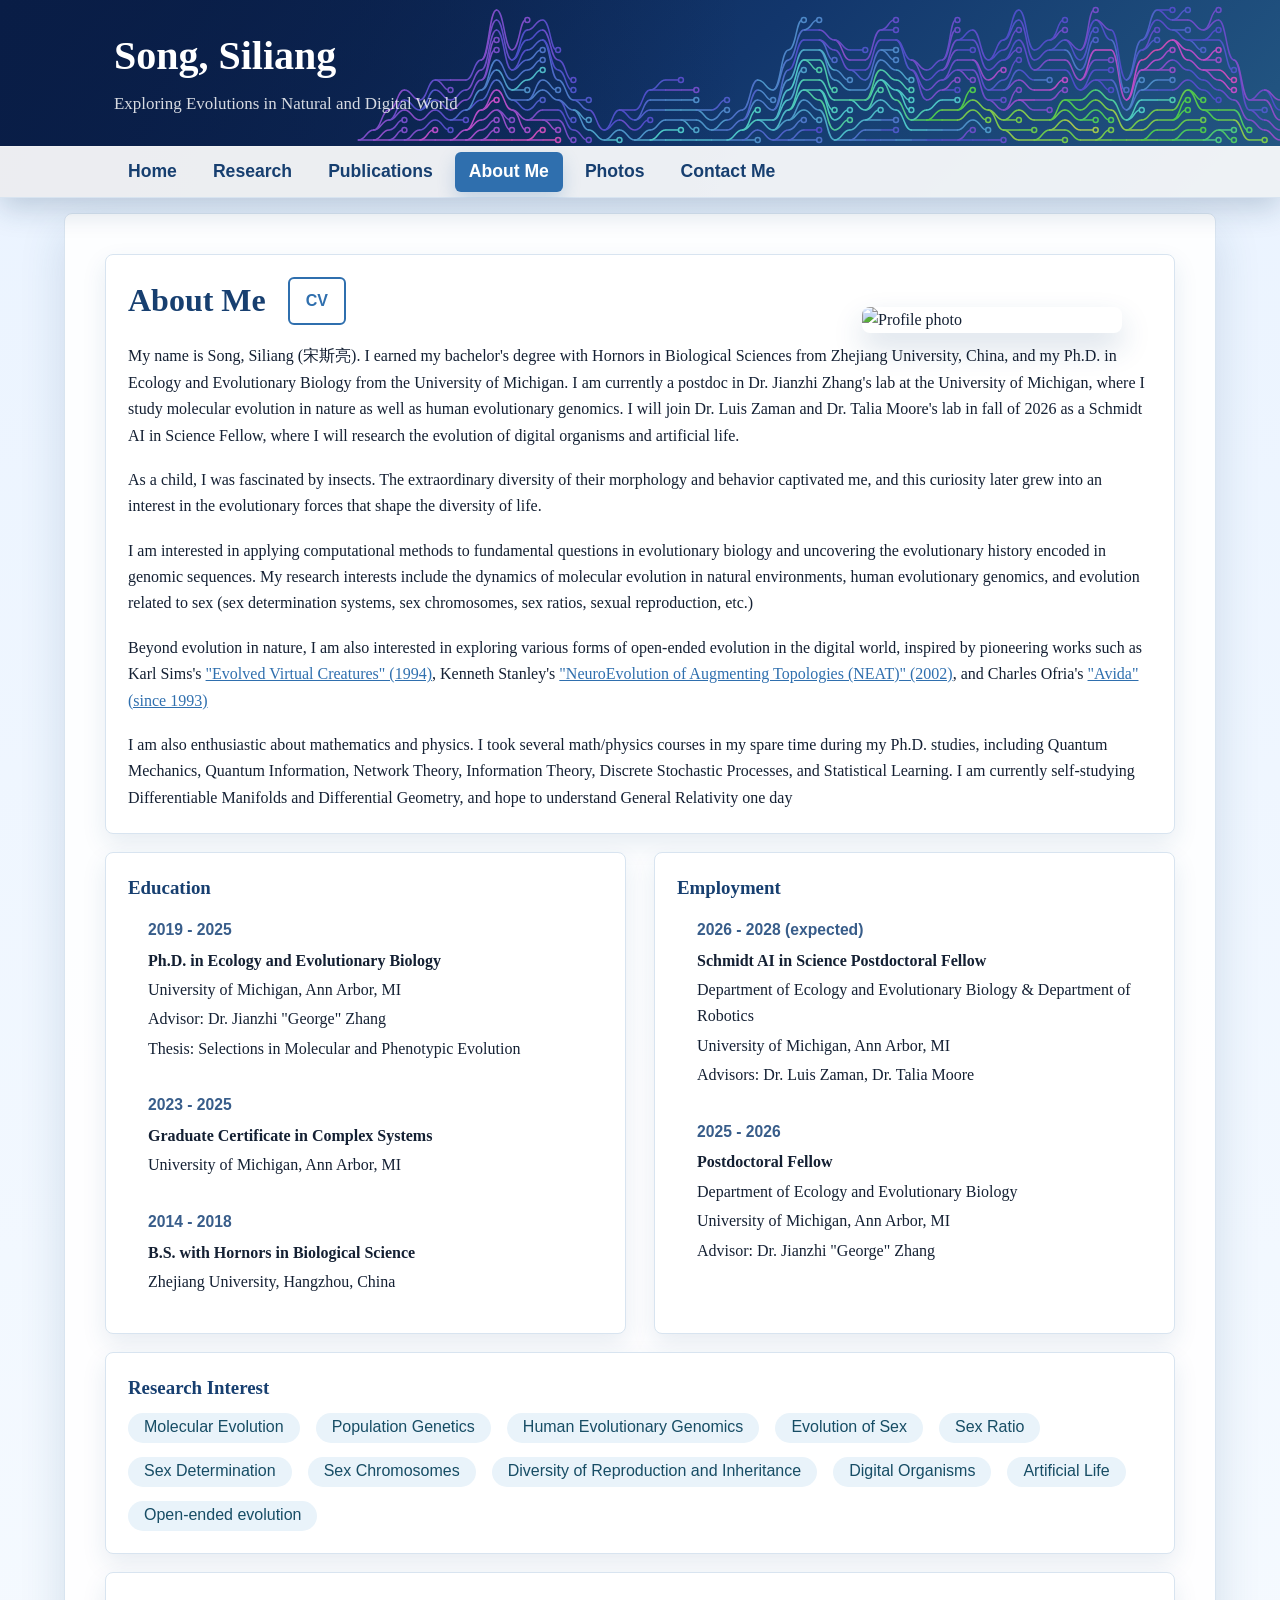
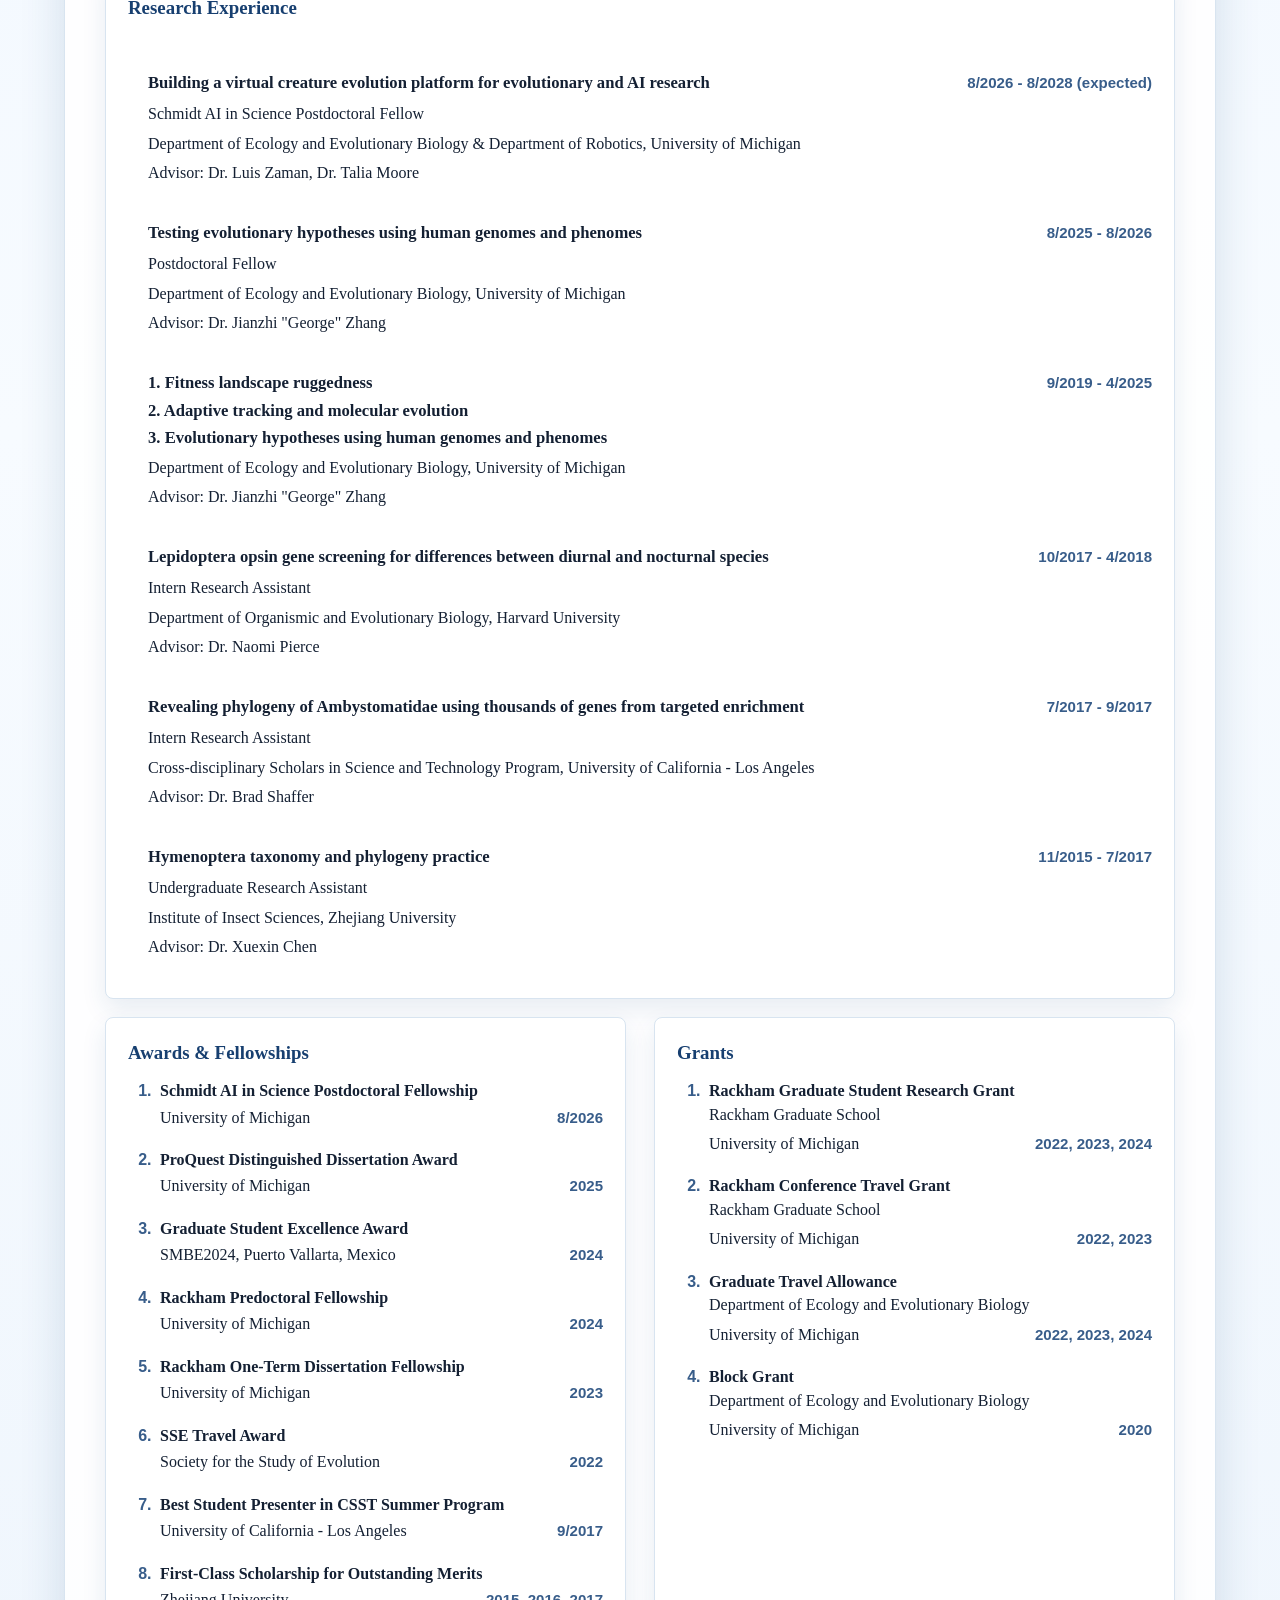
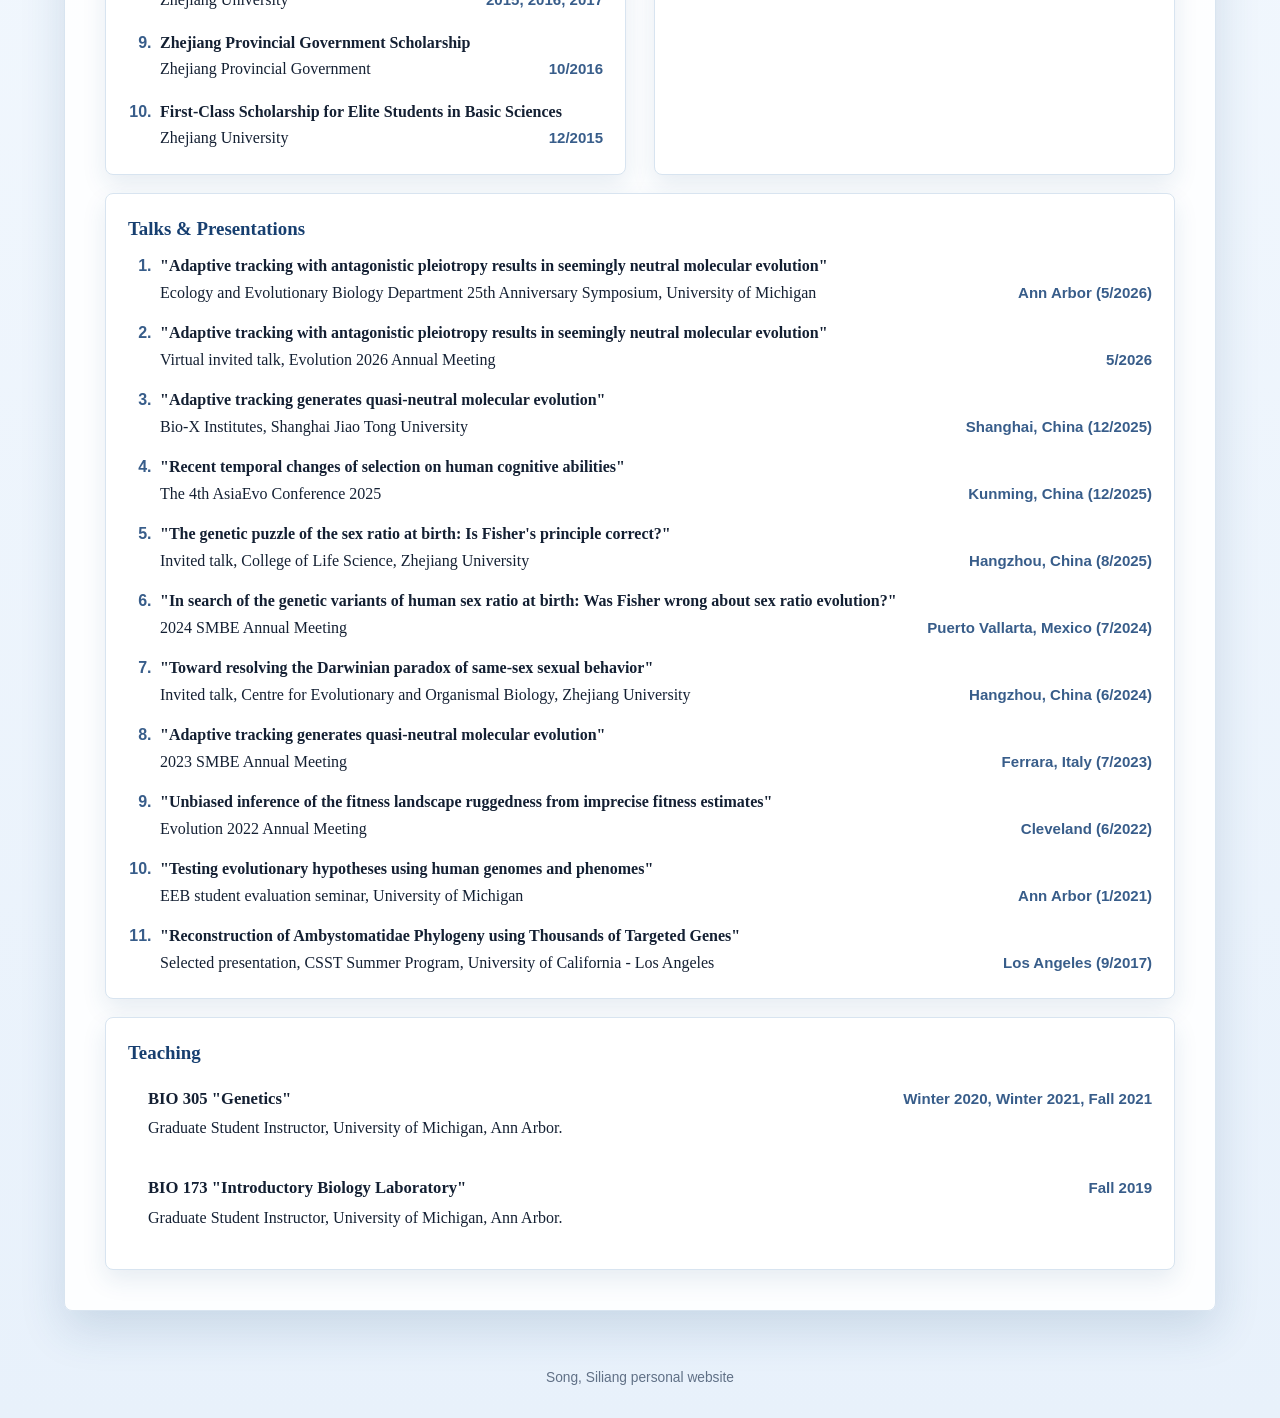
==== commit ba3181a7: "Update about.html" ====
--- a/about.html
+++ b/about.html
@@ -14,10 +14,10 @@
   <main class="page">
     <section class="panel content about-layout">
       <div class="about-intro">
-        <img class="profile-photo" src="img/About_Me/profile.jpg" alt="Profile photo">
+        <img class="profile-photo" src="https://ssl.qs1401.com/img/About_Me/profile.jpg" alt="Profile photo">
         <div class="about-header">
           <h2>About Me</h2>
-          <a class="button" href="document/CV - Siliang Song 2026_2.pdf" target="_blank" rel="noopener">CV</a>
+          <a class="button" href="https://ssl.qs1401.com/document/CV - Siliang Song 2026_2.pdf" target="_blank" rel="noopener">CV</a>
         </div>
         <p>My name is Song, Siliang (宋斯亮). I earned my bachelor's degree with Hornors in Biological Sciences from Zhejiang University, China, and my Ph.D. in Ecology and Evolutionary Biology from the University of Michigan. I am currently a postdoc in Dr. Jianzhi Zhang's lab at the University of Michigan, where I study molecular evolution in nature as well as human evolutionary genomics. I will join Dr. Luis Zaman and Dr. Talia Moore's lab in fall of 2026 as a Schmidt AI in Science Fellow, where I will research the evolution of digital organisms and artificial life.  </p>
         <p>As a child, I was fascinated by insects. The extraordinary diversity of their morphology and behavior captivated me, and this curiosity later grew into an interest in the evolutionary forces that shape the diversity of life.</p>
